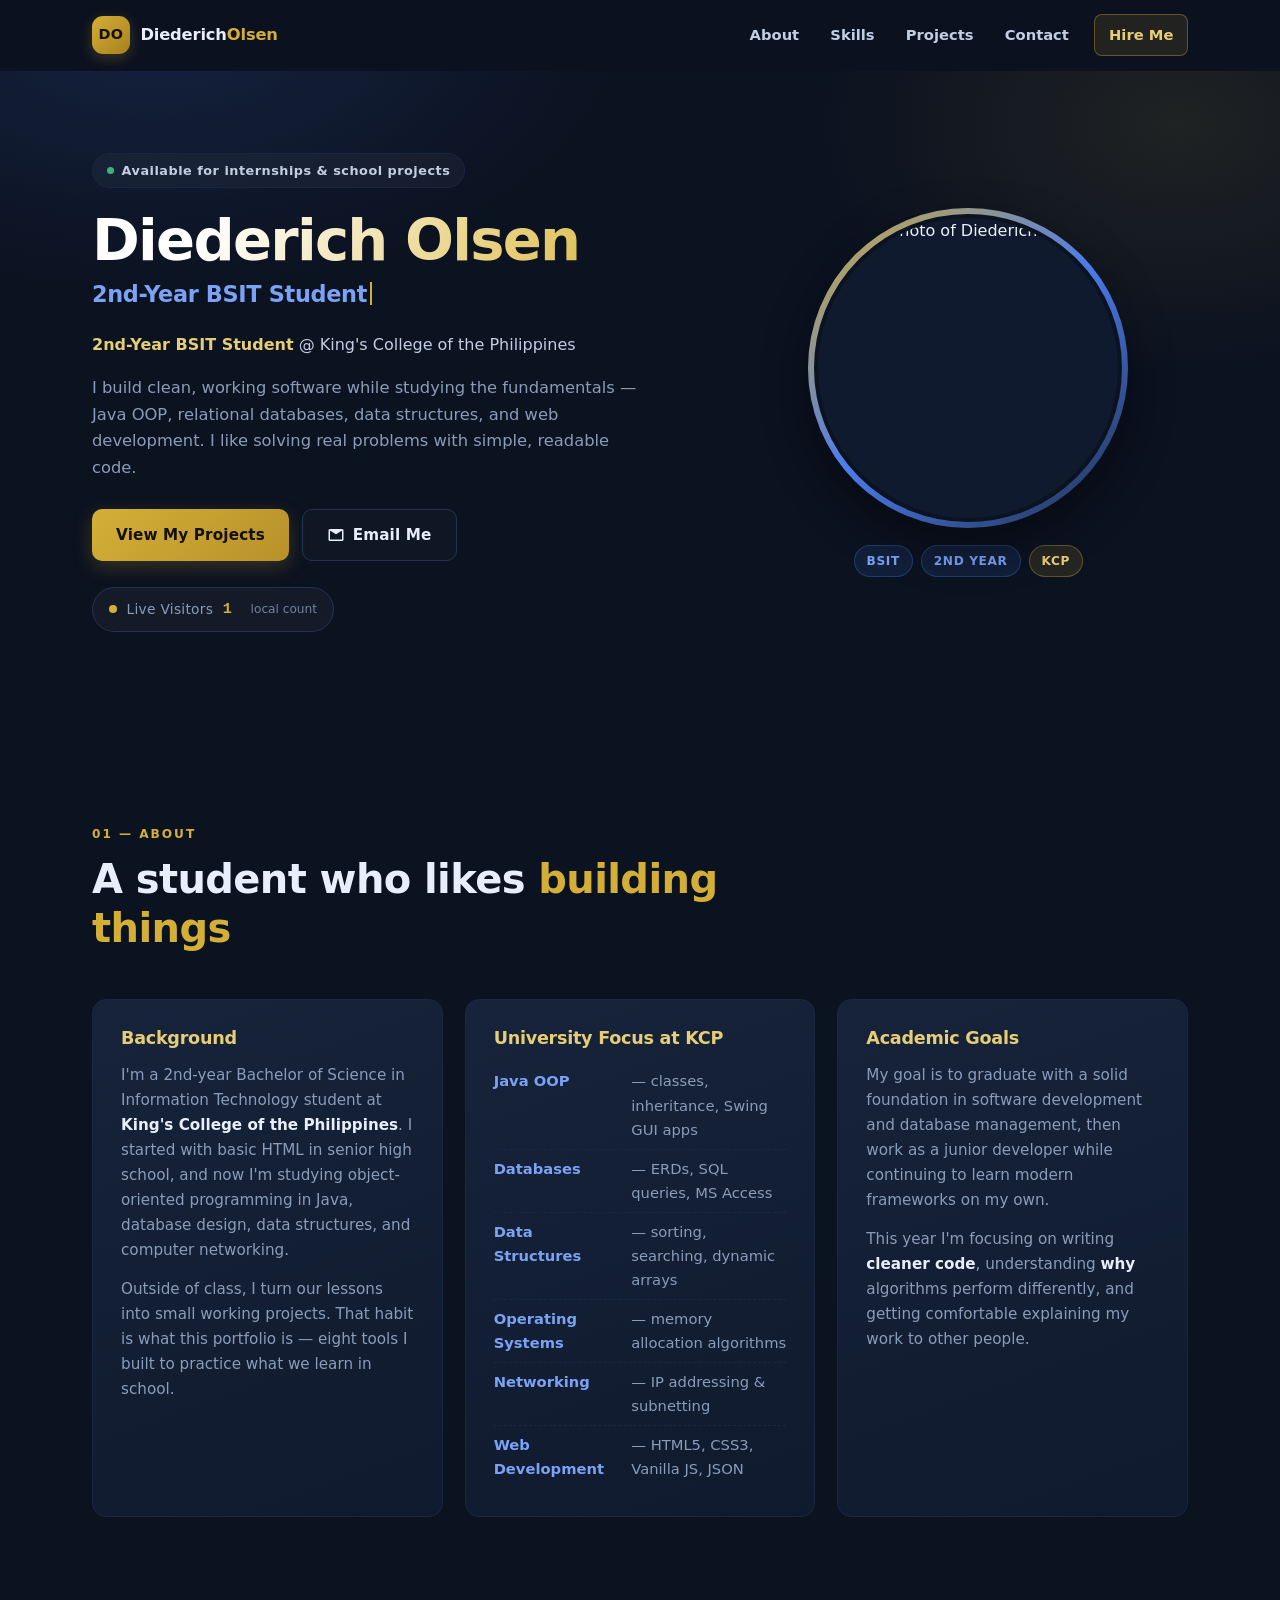
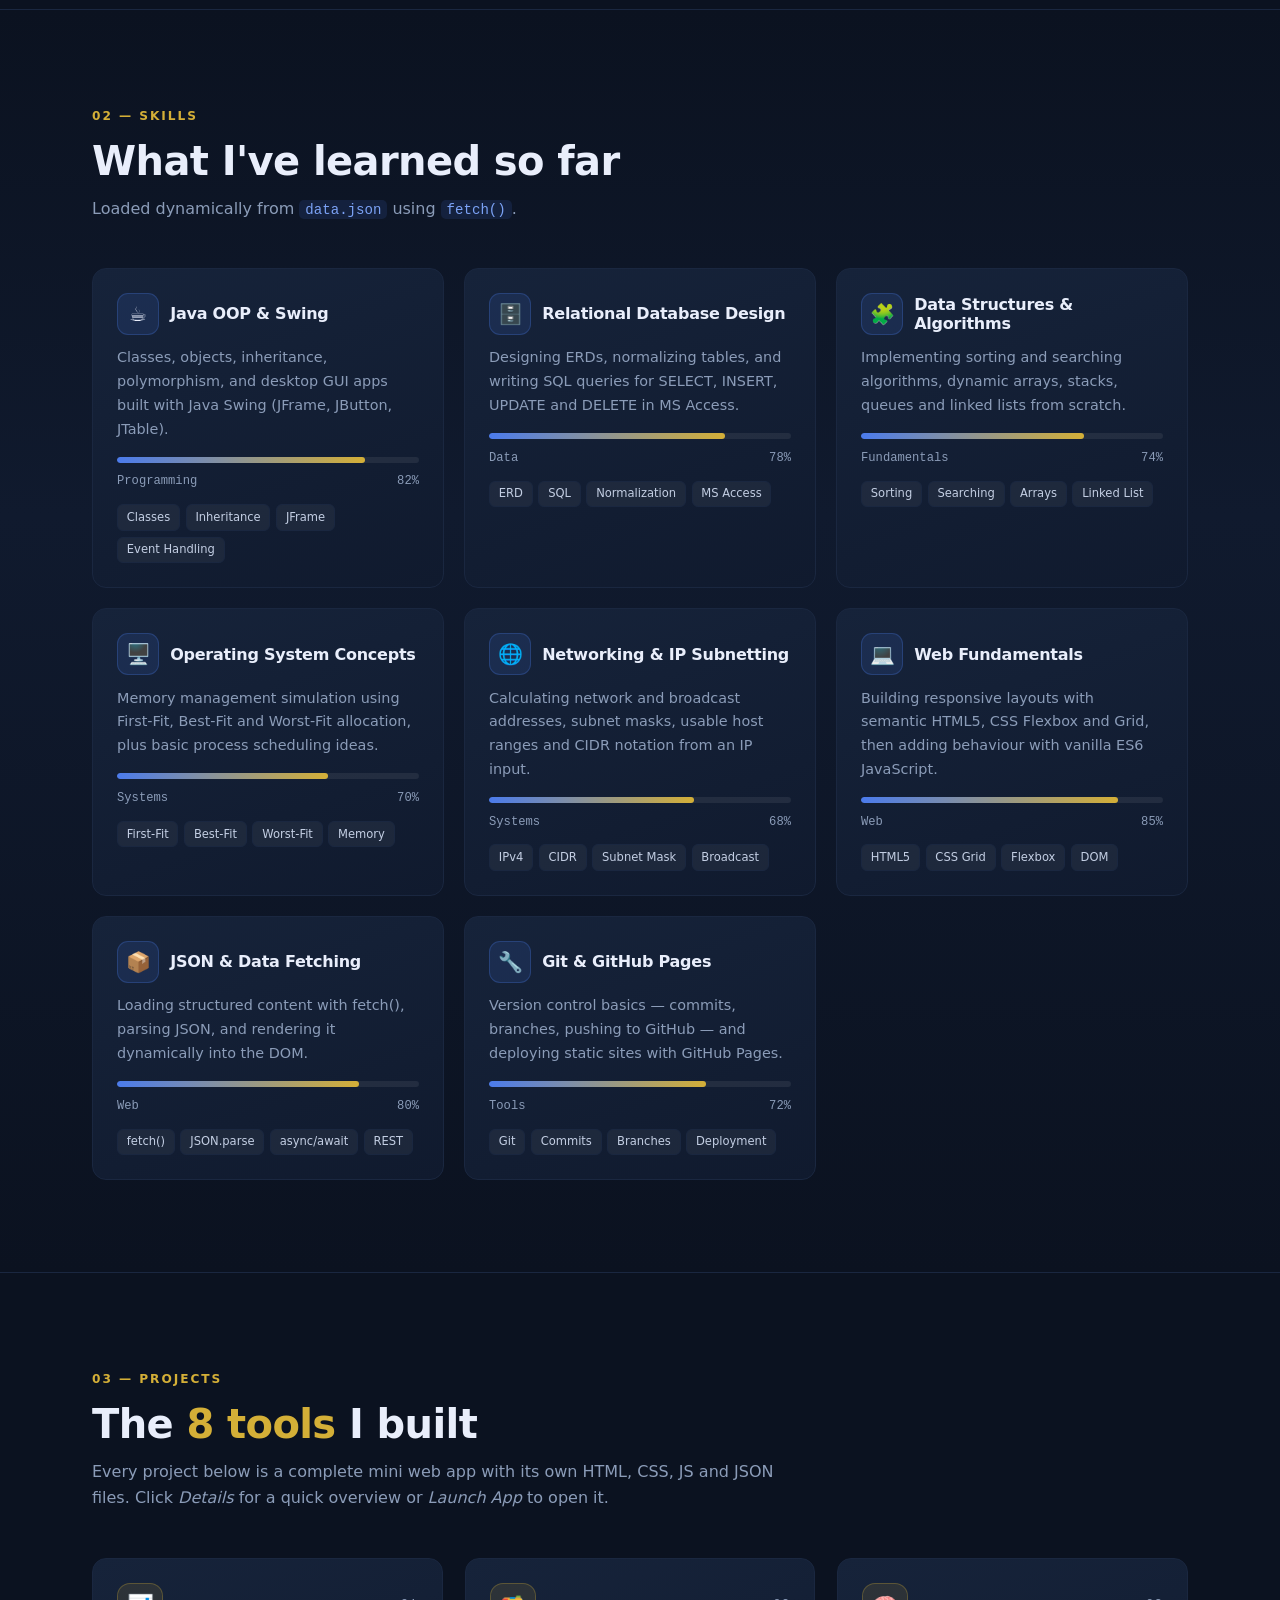
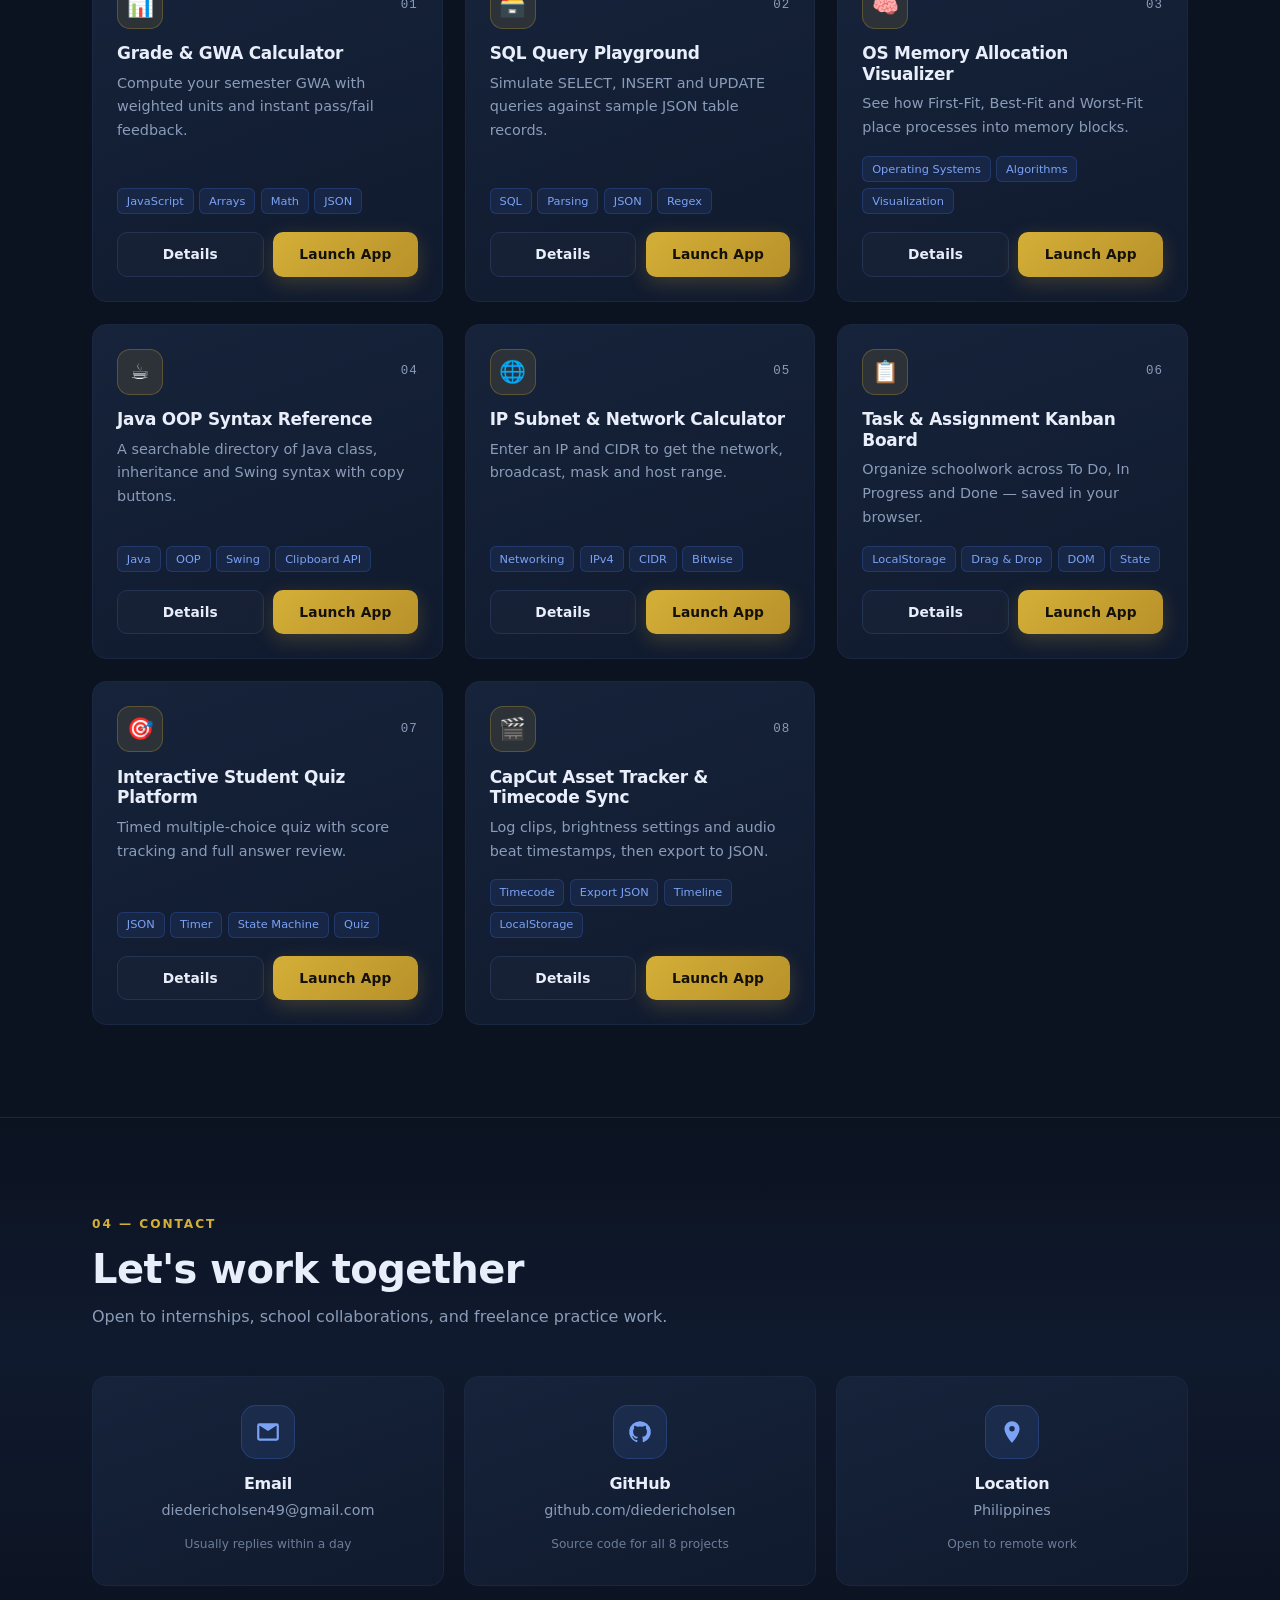
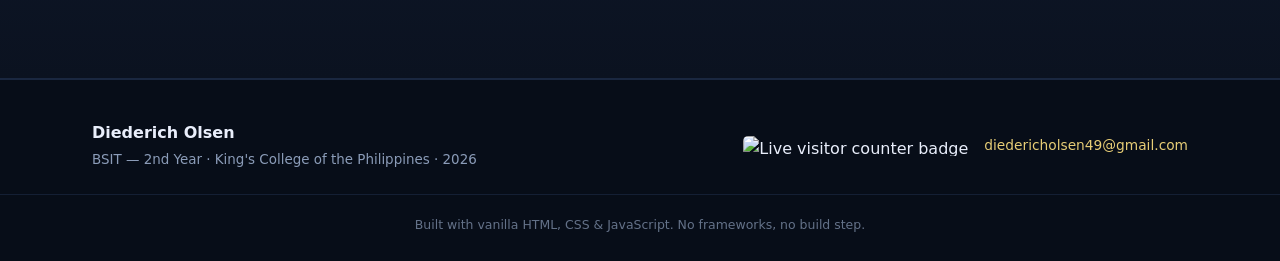
==== index.html @ 0fb73c5b "Add files via upload" ====
<!DOCTYPE html>
<html lang="en">
<head>
  <meta charset="UTF-8">
  <meta name="viewport" content="width=device-width, initial-scale=1.0">
  <title>Diederich Olsen | 2nd-Year BSIT Student — King's College of the Philippines</title>
  <meta name="description" content="Portfolio of Diederich Olsen, a 2nd-Year BSIT student at King's College of the Philippines. Java OOP, databases, data structures, networking and web development projects.">
  <meta name="author" content="Diederich Olsen">
  <meta name="theme-color" content="#0b1220">
  <link rel="stylesheet" href="style.css">
  <link rel="icon" href="data:image/svg+xml,%3Csvg xmlns='http://www.w3.org/2000/svg' viewBox='0 0 32 32'%3E%3Crect width='32' height='32' rx='7' fill='%230b1220'/%3E%3Ctext x='16' y='22' font-family='Arial' font-size='14' font-weight='bold' fill='%23d4af37' text-anchor='middle'%3EDO%3C/text%3E%3C/svg%3E">
</head>
<body>

  <!-- ============ SKIP LINK (accessibility) ============ -->
  <a class="skip-link" href="#main">Skip to content</a>

  <!-- ============ HEADER / NAV ============ -->
  <header class="site-header" id="top">
    <nav class="nav container" aria-label="Main navigation">
      <a class="brand" href="#top">
        <span class="brand-mark">DO</span>
        <span class="brand-text">Diederich<span class="brand-accent">Olsen</span></span>
      </a>

      <button class="nav-toggle" id="navToggle" aria-label="Toggle navigation" aria-expanded="false" aria-controls="navLinks">
        <span></span><span></span><span></span>
      </button>

      <ul class="nav-links" id="navLinks">
        <li><a href="#about">About</a></li>
        <li><a href="#skills">Skills</a></li>
        <li><a href="#projects">Projects</a></li>
        <li><a href="#contact">Contact</a></li>
        <li><a class="nav-cta" href="mailto:diedericholsen49@gmail.com">Hire Me</a></li>
      </ul>
    </nav>
  </header>

  <main id="main">

    <!-- ============ HERO ============ -->
    <section class="hero" id="home">
      <div class="hero-glow" aria-hidden="true"></div>

      <div class="container hero-grid">

        <div class="hero-text reveal">
          <p class="hero-eyebrow">
            <span class="dot"></span> Available for internships &amp; school projects
          </p>

          <h1 class="hero-name" id="heroName">Diederich Olsen</h1>

          <h2 class="hero-role">
            <span id="typewriter" class="typewriter"></span><span class="caret" aria-hidden="true"></span>
          </h2>

          <p class="hero-school">
            <strong>2nd-Year BSIT Student</strong> @ King's College of the Philippines
          </p>

          <p class="hero-bio" id="heroBio">
            I build clean, working software while studying the fundamentals —
            Java OOP, relational databases, data structures, and web development.
            I like solving real problems with simple, readable code.
          </p>

          <div class="hero-actions">
            <a class="btn btn-primary" href="#projects">View My Projects</a>
            <a class="btn btn-outline" id="heroEmail" href="mailto:diedericholsen49@gmail.com">
              <svg viewBox="0 0 24 24" width="18" height="18" aria-hidden="true"><path fill="currentColor" d="M4 4h16a2 2 0 0 1 2 2v12a2 2 0 0 1-2 2H4a2 2 0 0 1-2-2V6a2 2 0 0 1 2-2Zm8 7L4.4 6.2 4 6.5V18h16V6.5l-.4-.3L12 11Z"/></svg>
              Email Me
            </a>
          </div>

          <!-- ===== LIVE VISITOR COUNTER (JS + API) ===== -->
          <div class="visitor-badge" id="visitorBadge" title="Live visitor counter">
            <span class="pulse" aria-hidden="true"></span>
            <span class="visitor-label">Live Visitors</span>
            <span class="visitor-count" id="visitorCount">—</span>
            <span class="visitor-note" id="counterNote">connecting…</span>
          </div>
        </div>

        <!-- ===== 320 x 320 PROFILE FRAME ===== -->
        <div class="hero-photo reveal">
          <div class="profile-frame" aria-label="Profile picture frame, 320 by 320 pixels">
            <img
              src="assets/profile-placeholder.svg"
              alt="Profile photo of Diederich Olsen"
              width="320"
              height="320"
              id="profileImg">
          </div>
          <div class="photo-caption">
            <span class="chip">BSIT</span>
            <span class="chip">2nd Year</span>
            <span class="chip gold">KCP</span>
          </div>
        </div>

      </div>
    </section>

    <!-- ============ ABOUT ============ -->
    <section class="section" id="about">
      <div class="container">
        <header class="section-head reveal">
          <span class="section-tag">01 — About</span>
          <h2 class="section-title">A student who likes <span class="accent">building things</span></h2>
        </header>

        <div class="about-grid">
          <div class="about-card reveal">
            <h3>Background</h3>
            <p>
              I'm a 2nd-year Bachelor of Science in Information Technology student at
              <strong>King's College of the Philippines</strong>. I started with basic HTML in
              senior high school, and now I'm studying object-oriented programming in Java,
              database design, data structures, and computer networking.
            </p>
            <p>
              Outside of class, I turn our lessons into small working projects. That habit is
              what this portfolio is — eight tools I built to practice what we learn in school.
            </p>
          </div>

          <div class="about-card reveal">
            <h3>University Focus at KCP</h3>
            <ul class="focus-list">
              <li><span>Java OOP</span> — classes, inheritance, Swing GUI apps</li>
              <li><span>Databases</span> — ERDs, SQL queries, MS Access</li>
              <li><span>Data Structures</span> — sorting, searching, dynamic arrays</li>
              <li><span>Operating Systems</span> — memory allocation algorithms</li>
              <li><span>Networking</span> — IP addressing &amp; subnetting</li>
              <li><span>Web Development</span> — HTML5, CSS3, Vanilla JS, JSON</li>
            </ul>
          </div>

          <div class="about-card reveal">
            <h3>Academic Goals</h3>
            <p>
              My goal is to graduate with a solid foundation in software development and
              database management, then work as a junior developer while continuing to learn
              modern frameworks on my own.
            </p>
            <p>
              This year I'm focusing on writing <strong>cleaner code</strong>, understanding
              <strong>why</strong> algorithms perform differently, and getting comfortable
              explaining my work to other people.
            </p>
          </div>
        </div>
      </div>
    </section>

    <!-- ============ SKILLS ============ -->
    <section class="section section-alt" id="skills">
      <div class="container">
        <header class="section-head reveal">
          <span class="section-tag">02 — Skills</span>
          <h2 class="section-title">What I've learned so far</h2>
          <p class="section-sub">Loaded dynamically from <code>data.json</code> using <code>fetch()</code>.</p>
        </header>

        <!-- Skills are injected here by script.js -->
        <div class="skills-grid" id="skillsGrid" aria-live="polite">
          <div class="skeleton-card"></div>
          <div class="skeleton-card"></div>
          <div class="skeleton-card"></div>
          <div class="skeleton-card"></div>
          <div class="skeleton-card"></div>
          <div class="skeleton-card"></div>
        </div>
      </div>
    </section>

    <!-- ============ PROJECTS ============ -->
    <section class="section" id="projects">
      <div class="container">
        <header class="section-head reveal">
          <span class="section-tag">03 — Projects</span>
          <h2 class="section-title">The <span class="accent">8 tools</span> I built</h2>
          <p class="section-sub">
            Every project below is a complete mini web app with its own HTML, CSS, JS and JSON files.
            Click <em>Details</em> for a quick overview or <em>Launch App</em> to open it.
          </p>
        </header>

        <!-- Project cards injected here by script.js -->
        <div class="projects-grid" id="projectsGrid" aria-live="polite">
          <div class="skeleton-card tall"></div>
          <div class="skeleton-card tall"></div>
          <div class="skeleton-card tall"></div>
          <div class="skeleton-card tall"></div>
        </div>
      </div>
    </section>

    <!-- ============ CONTACT ============ -->
    <section class="section section-alt" id="contact">
      <div class="container">
        <header class="section-head reveal">
          <span class="section-tag">04 — Contact</span>
          <h2 class="section-title">Let's work together</h2>
          <p class="section-sub">Open to internships, school collaborations, and freelance practice work.</p>
        </header>

        <div class="contact-grid">
          <a class="contact-card reveal" href="mailto:diedericholsen49@gmail.com">
            <div class="contact-icon">
              <svg viewBox="0 0 24 24" width="26" height="26" aria-hidden="true"><path fill="currentColor" d="M4 4h16a2 2 0 0 1 2 2v12a2 2 0 0 1-2 2H4a2 2 0 0 1-2-2V6a2 2 0 0 1 2-2Zm8 7L4.4 6.2 4 6.5V18h16V6.5l-.4-.3L12 11Z"/></svg>
            </div>
            <h3>Email</h3>
            <p id="contactEmail">diedericholsen49@gmail.com</p>
            <span class="contact-hint">Usually replies within a day</span>
          </a>

          <a class="contact-card reveal" id="contactGithub" href="https://github.com/" target="_blank" rel="noopener noreferrer">
            <div class="contact-icon">
              <svg viewBox="0 0 24 24" width="26" height="26" aria-hidden="true"><path fill="currentColor" d="M12 2a10 10 0 0 0-3.16 19.49c.5.09.68-.22.68-.48v-1.7c-2.78.6-3.37-1.34-3.37-1.34-.45-1.16-1.11-1.47-1.11-1.47-.91-.62.07-.61.07-.61 1 .07 1.53 1.03 1.53 1.03.9 1.53 2.36 1.09 2.94.83.09-.65.35-1.09.63-1.34-2.22-.25-4.56-1.11-4.56-4.94 0-1.09.39-1.98 1.03-2.68-.1-.25-.45-1.27.1-2.65 0 0 .84-.27 2.75 1.02a9.4 9.4 0 0 1 5 0c1.91-1.29 2.75-1.02 2.75-1.02.55 1.38.2 2.4.1 2.65.64.7 1.03 1.59 1.03 2.68 0 3.84-2.34 4.69-4.57 4.94.36.31.68.92.68 1.85v2.74c0 .27.18.58.69.48A10 10 0 0 0 12 2Z"/></svg>
            </div>
            <h3>GitHub</h3>
            <p id="contactGithubText">github.com/diedericholsen</p>
            <span class="contact-hint">Source code for all 8 projects</span>
          </a>

          <div class="contact-card reveal">
            <div class="contact-icon">
              <svg viewBox="0 0 24 24" width="26" height="26" aria-hidden="true"><path fill="currentColor" d="M12 2a7 7 0 0 0-7 7c0 5.25 7 13 7 13s7-7.75 7-13a7 7 0 0 0-7-7Zm0 9.5A2.5 2.5 0 1 1 12 6.5a2.5 2.5 0 0 1 0 5Z"/></svg>
            </div>
            <h3>Location</h3>
            <p id="contactLocation">Philippines</p>
            <span class="contact-hint">Open to remote work</span>
          </div>
        </div>
      </div>
    </section>

  </main>

  <!-- ============ FOOTER ============ -->
  <footer class="site-footer">
    <div class="container footer-inner">
      <div class="footer-left">
        <p class="footer-brand">Diederich Olsen</p>
        <p class="footer-note">
          BSIT — 2nd Year · King's College of the Philippines · <span id="year">2025</span>
        </p>
      </div>

      <div class="footer-right">
        <!-- ===== SECOND VISITOR COUNTER BADGE (image-based, always visible) ===== -->
        <a class="hits-badge"
           href="https://hitscounter.dev/"
           target="_blank" rel="noopener noreferrer"
           title="Live visitor counter">
          <img
            src="https://hitscounter.dev/api/hit?url=https%3A%2F%2Fdiedericholsen.github.io%2Fportfolio&label=Portfolio+Visits&color=%23d4af37&style=flat-square"
            alt="Live visitor counter badge"
            height="20"
            loading="lazy">
        </a>
        <a class="footer-link" href="mailto:diedericholsen49@gmail.com">diedericholsen49@gmail.com</a>
      </div>
    </div>
    <p class="footer-copy">Built with vanilla HTML, CSS &amp; JavaScript. No frameworks, no build step.</p>
  </footer>

  <!-- ============ PROJECT DETAILS MODAL ============ -->
  <div class="modal-overlay" id="modalOverlay" hidden>
    <div class="modal" role="dialog" aria-modal="true" aria-labelledby="modalTitle">
      <button class="modal-close" id="modalClose" aria-label="Close dialog">&times;</button>
      <span class="modal-badge" id="modalBadge">01</span>
      <h3 class="modal-title" id="modalTitle">Project title</h3>
      <p class="modal-desc" id="modalDesc">Description</p>
      <div class="modal-tags" id="modalTags"></div>
      <ul class="modal-features" id="modalFeatures"></ul>
      <div class="modal-actions">
        <a class="btn btn-primary" id="modalLaunch" href="#">Launch App</a>
        <button class="btn btn-outline" id="modalCancel" type="button">Close</button>
      </div>
    </div>
  </div>

  <script src="script.js"></script>
</body>
</html>
---- style.css ----
/* ============================================================
   Diederich Olsen — Portfolio
   style.css  (root)
   Palette: navy + slate blue + soft gold. No neon.
   ============================================================ */

/* ---------- 1. Design tokens ---------- */
:root {
  --navy-900: #070d18;
  --navy-800: #0b1220;
  --navy-700: #101a2e;
  --slate-600: #16233a;
  --slate-500: #1d2d49;
  --line: #243352;
  --line-soft: #1a2740;

  --text: #e9eefb;
  --text-soft: #c3cee3;
  --muted: #8b9cb8;

  --gold: #d4af37;
  --gold-soft: #e7cd76;
  --blue: #4b7bec;
  --blue-soft: #7ba2f5;

  --radius-sm: 8px;
  --radius: 14px;
  --radius-lg: 20px;

  --shadow-sm: 0 2px 10px rgba(0, 0, 0, .3);
  --shadow: 0 12px 30px rgba(0, 0, 0, .38);
  --shadow-lg: 0 24px 60px rgba(0, 0, 0, .5);

  --ease: cubic-bezier(.22, .61, .36, 1);
  --dur: .35s;

  --font: "Segoe UI", system-ui, -apple-system, Roboto, Helvetica, Arial, sans-serif;
  --mono: "JetBrains Mono", "Fira Code", Consolas, "Courier New", monospace;

  --maxw: 1140px;
}

/* ---------- 2. Reset ---------- */
*,
*::before,
*::after { box-sizing: border-box; }

html { scroll-behavior: smooth; -webkit-text-size-adjust: 100%; }

body {
  margin: 0;
  font-family: var(--font);
  font-size: 16px;
  line-height: 1.65;
  color: var(--text);
  background: var(--navy-800);
  overflow-x: hidden;
}

img { max-width: 100%; display: block; }
a { color: inherit; text-decoration: none; }
ul { list-style: none; margin: 0; padding: 0; }
h1, h2, h3, h4 { margin: 0; line-height: 1.22; font-weight: 700; letter-spacing: -.015em; }
p { margin: 0 0 1rem; }
button { font: inherit; cursor: pointer; border: 0; background: none; color: inherit; }

code {
  font-family: var(--mono);
  font-size: .88em;
  background: rgba(75, 123, 236, .12);
  color: var(--blue-soft);
  padding: .12em .42em;
  border-radius: 5px;
}

::selection { background: rgba(212, 175, 55, .3); }

/* Focus ring for keyboard users */
:focus-visible {
  outline: 2px solid var(--gold);
  outline-offset: 3px;
  border-radius: 4px;
}

.skip-link {
  position: absolute;
  left: -9999px;
  top: 0;
  z-index: 999;
  background: var(--gold);
  color: var(--navy-900);
  padding: .7rem 1.1rem;
  font-weight: 700;
  border-radius: 0 0 8px 0;
}
.skip-link:focus { left: 0; }

/* ---------- 3. Layout helpers ---------- */
.container {
  width: 100%;
  max-width: var(--maxw);
  margin-inline: auto;
  padding-inline: 22px;
}

.section { padding: 92px 0; position: relative; }

.section-alt {
  background: linear-gradient(180deg, var(--navy-800), var(--navy-700) 40%, var(--navy-800));
  border-top: 1px solid var(--line-soft);
  border-bottom: 1px solid var(--line-soft);
}

.section-head { margin-bottom: 46px; max-width: 720px; }

.section-tag {
  display: inline-block;
  font-size: .76rem;
  font-weight: 700;
  letter-spacing: .16em;
  text-transform: uppercase;
  color: var(--gold);
  margin-bottom: .7rem;
}

.section-title {
  font-size: clamp(1.7rem, 4vw, 2.5rem);
  margin-bottom: .6rem;
}

.section-sub { color: var(--muted); margin: 0; font-size: 1rem; }

.accent { color: var(--gold); }

/* ---------- 4. Buttons ---------- */
.btn {
  display: inline-flex;
  align-items: center;
  justify-content: center;
  gap: .5rem;
  padding: .78rem 1.5rem;
  border-radius: 10px;
  font-weight: 650;
  font-size: .95rem;
  letter-spacing: .01em;
  transition: transform var(--dur) var(--ease),
              box-shadow var(--dur) var(--ease),
              background var(--dur) var(--ease),
              border-color var(--dur) var(--ease);
  white-space: nowrap;
}

.btn-primary {
  background: linear-gradient(135deg, var(--gold), #b8912a);
  color: #14100a;
  box-shadow: 0 6px 20px rgba(212, 175, 55, .22);
}
.btn-primary:hover {
  transform: translateY(-3px);
  box-shadow: 0 12px 30px rgba(212, 175, 55, .38);
}

.btn-outline {
  border: 1px solid var(--line);
  background: rgba(255, 255, 255, .02);
  color: var(--text);
}
.btn-outline:hover {
  transform: translateY(-3px);
  border-color: var(--blue);
  background: rgba(75, 123, 236, .1);
  box-shadow: 0 10px 26px rgba(75, 123, 236, .2);
}

/* ---------- 5. Header / Nav ---------- */
.site-header {
  position: sticky;
  top: 0;
  z-index: 100;
  background: rgba(11, 18, 32, .82);
  backdrop-filter: blur(14px);
  -webkit-backdrop-filter: blur(14px);
  border-bottom: 1px solid transparent;
  transition: border-color .3s ease, box-shadow .3s ease, background .3s ease;
}
.site-header.scrolled {
  border-bottom-color: var(--line-soft);
  box-shadow: 0 8px 26px rgba(0, 0, 0, .4);
}

.nav {
  display: flex;
  align-items: center;
  justify-content: space-between;
  height: 70px;
}

.brand { display: flex; align-items: center; gap: .65rem; }

.brand-mark {
  display: grid;
  place-items: center;
  width: 38px;
  height: 38px;
  border-radius: 11px;
  background: linear-gradient(135deg, var(--gold), #a8801f);
  color: #14100a;
  font-weight: 800;
  font-size: .9rem;
  letter-spacing: .02em;
  box-shadow: 0 4px 14px rgba(212, 175, 55, .25);
  transition: transform var(--dur) var(--ease);
}
.brand:hover .brand-mark { transform: rotate(-8deg) scale(1.06); }

.brand-text { font-weight: 700; letter-spacing: -.01em; font-size: 1.02rem; }
.brand-accent { color: var(--gold); }

.nav-links { display: flex; align-items: center; gap: 4px; }

.nav-links a {
  position: relative;
  display: block;
  padding: .5rem .85rem;
  font-size: .92rem;
  font-weight: 550;
  color: var(--text-soft);
  border-radius: 8px;
  transition: color var(--dur) var(--ease), background var(--dur) var(--ease);
}
.nav-links a:not(.nav-cta)::after {
  content: "";
  position: absolute;
  left: 50%;
  bottom: 3px;
  width: 0;
  height: 2px;
  background: var(--gold);
  border-radius: 2px;
  transform: translateX(-50%);
  transition: width var(--dur) var(--ease);
}
.nav-links a:not(.nav-cta):hover { color: var(--text); }
.nav-links a:not(.nav-cta):hover::after { width: 46%; }

.nav-cta {
  margin-left: .5rem;
  background: rgba(212, 175, 55, .12);
  border: 1px solid rgba(212, 175, 55, .35);
  color: var(--gold-soft) !important;
}
.nav-cta:hover { background: rgba(212, 175, 55, .22); }

.nav-toggle {
  display: none;
  flex-direction: column;
  gap: 5px;
  padding: 9px;
  border-radius: 8px;
}
.nav-toggle span {
  display: block;
  width: 22px;
  height: 2px;
  background: var(--text);
  border-radius: 2px;
  transition: transform var(--dur) var(--ease), opacity var(--dur) var(--ease);
}
.nav-toggle[aria-expanded="true"] span:nth-child(1) { transform: translateY(7px) rotate(45deg); }
.nav-toggle[aria-expanded="true"] span:nth-child(2) { opacity: 0; }
.nav-toggle[aria-expanded="true"] span:nth-child(3) { transform: translateY(-7px) rotate(-45deg); }

/* ---------- 6. Hero ---------- */
.hero {
  position: relative;
  padding: 82px 0 96px;
  overflow: hidden;
}

.hero-glow {
  position: absolute;
  inset: 0;
  pointer-events: none;
  background:
    radial-gradient(760px 440px at 12% -8%, rgba(75, 123, 236, .16), transparent 62%),
    radial-gradient(620px 420px at 92% 8%, rgba(212, 175, 55, .1), transparent 60%);
}

.hero-grid {
  position: relative;
  display: grid;
  grid-template-columns: 1.15fr .85fr;
  gap: 62px;
  align-items: center;
}

.hero-eyebrow {
  display: inline-flex;
  align-items: center;
  gap: .5rem;
  font-size: .8rem;
  font-weight: 600;
  letter-spacing: .04em;
  color: var(--text-soft);
  background: rgba(255, 255, 255, .035);
  border: 1px solid var(--line-soft);
  padding: .38rem .85rem;
  border-radius: 999px;
  margin-bottom: 1.1rem;
}
.dot {
  width: 7px; height: 7px; border-radius: 50%;
  background: #3fb27f;
  box-shadow: 0 0 0 0 rgba(63, 178, 127, .55);
  animation: pulseDot 2.2s infinite;
}
@keyframes pulseDot {
  0%   { box-shadow: 0 0 0 0 rgba(63, 178, 127, .5); }
  70%  { box-shadow: 0 0 0 9px rgba(63, 178, 127, 0); }
  100% { box-shadow: 0 0 0 0 rgba(63, 178, 127, 0); }
}

.hero-name {
  font-size: clamp(2.2rem, 6vw, 3.6rem);
  letter-spacing: -.03em;
  background: linear-gradient(120deg, #ffffff 20%, var(--gold-soft) 70%, var(--gold));
  -webkit-background-clip: text;
  background-clip: text;
  color: transparent;
  margin-bottom: .3rem;
}

.hero-role {
  font-size: clamp(1.05rem, 2.6vw, 1.4rem);
  font-weight: 600;
  color: var(--blue-soft);
  min-height: 1.9em;
  margin-bottom: .55rem;
}

.typewriter { color: var(--blue-soft); }
.caret {
  display: inline-block;
  width: 2px;
  height: 1.05em;
  background: var(--gold);
  margin-left: 3px;
  vertical-align: -.14em;
  animation: blink 1s step-end infinite;
}
@keyframes blink { 50% { opacity: 0; } }

.hero-school {
  font-size: 1rem;
  color: var(--text-soft);
  margin-bottom: 1rem;
}
.hero-school strong { color: var(--gold-soft); }

.hero-bio {
  max-width: 54ch;
  color: var(--muted);
  font-size: 1.02rem;
}

.hero-actions {
  display: flex;
  flex-wrap: wrap;
  gap: .8rem;
  margin: 1.7rem 0 1.6rem;
}

/* Visitor badge */
.visitor-badge {
  display: inline-flex;
  align-items: center;
  gap: .6rem;
  padding: .55rem 1rem;
  border-radius: 999px;
  background: rgba(255, 255, 255, .035);
  border: 1px solid var(--line);
  font-size: .86rem;
  transition: border-color var(--dur) var(--ease), box-shadow var(--dur) var(--ease);
}
.visitor-badge:hover {
  border-color: rgba(212, 175, 55, .5);
  box-shadow: 0 8px 22px rgba(212, 175, 55, .14);
}
.pulse {
  width: 8px; height: 8px; border-radius: 50%;
  background: var(--gold);
  animation: pulseGold 1.8s infinite;
}
@keyframes pulseGold {
  0%   { box-shadow: 0 0 0 0 rgba(212, 175, 55, .55); }
  70%  { box-shadow: 0 0 0 9px rgba(212, 175, 55, 0); }
  100% { box-shadow: 0 0 0 0 rgba(212, 175, 55, 0); }
}
.visitor-label { color: var(--muted); letter-spacing: .02em; }
.visitor-count {
  font-family: var(--mono);
  font-weight: 700;
  color: var(--gold);
  font-size: .95rem;
  min-width: 2ch;
}
.visitor-note { color: var(--muted); font-size: .76rem; opacity: .8; }

/* ---------- 7. Profile frame (EXACTLY 320x320) ---------- */
.hero-photo {
  display: flex;
  flex-direction: column;
  align-items: center;
  gap: 1.1rem;
}

.profile-frame {
  position: relative;
  width: 320px;
  height: 320px;
  border-radius: 50%;
  padding: 6px;
  background: linear-gradient(140deg, var(--gold), var(--blue), var(--slate-500));
  transition: transform .45s var(--ease), box-shadow .45s var(--ease);
  box-shadow: 0 18px 46px rgba(0, 0, 0, .45);
}

.profile-frame::before {
  content: "";
  position: absolute;
  inset: -12px;
  border-radius: 50%;
  border: 1px dashed rgba(212, 175, 55, .28);
  opacity: 0;
  transform: scale(.94);
  transition: opacity .45s var(--ease), transform .45s var(--ease);
}

.profile-frame img {
  width: 100%;
  height: 100%;
  border-radius: 50%;
  object-fit: cover;
  background: var(--navy-700);
  border: 4px solid var(--navy-800);
}

.profile-frame:hover {
  transform: translateY(-8px) scale(1.02);
  box-shadow:
    0 0 0 5px rgba(212, 175, 55, .28),
    0 0 0 13px rgba(75, 123, 236, .16),
    0 26px 60px rgba(0, 0, 0, .55);
}
.profile-frame:hover::before { opacity: 1; transform: scale(1); }

.photo-caption { display: flex; gap: .5rem; flex-wrap: wrap; justify-content: center; }

.chip {
  font-size: .76rem;
  font-weight: 650;
  letter-spacing: .05em;
  text-transform: uppercase;
  padding: .3rem .75rem;
  border-radius: 999px;
  background: rgba(75, 123, 236, .13);
  border: 1px solid rgba(75, 123, 236, .3);
  color: var(--blue-soft);
}
.chip.gold {
  background: rgba(212, 175, 55, .13);
  border-color: rgba(212, 175, 55, .34);
  color: var(--gold-soft);
}

/* ---------- 8. About ---------- */
.about-grid {
  display: grid;
  grid-template-columns: repeat(auto-fit, minmax(290px, 1fr));
  gap: 22px;
}

.about-card {
  background: linear-gradient(160deg, var(--slate-600), var(--navy-700));
  border: 1px solid var(--line-soft);
  border-radius: var(--radius);
  padding: 28px;
  transition: transform var(--dur) var(--ease),
              border-color var(--dur) var(--ease),
              box-shadow var(--dur) var(--ease);
}
.about-card:hover {
  transform: translateY(-6px);
  border-color: rgba(212, 175, 55, .38);
  box-shadow: var(--shadow);
}
.about-card h3 {
  font-size: 1.1rem;
  margin-bottom: .85rem;
  color: var(--gold-soft);
}
.about-card p { color: var(--muted); font-size: .95rem; margin-bottom: .85rem; }
.about-card p:last-child { margin-bottom: 0; }
.about-card strong { color: var(--text); }

.focus-list li {
  display: flex;
  gap: .6rem;
  font-size: .92rem;
  color: var(--muted);
  padding: .42rem 0;
  border-bottom: 1px dashed var(--line-soft);
}
.focus-list li:last-child { border-bottom: 0; }
.focus-list span {
  color: var(--blue-soft);
  font-weight: 650;
  min-width: 128px;
}

/* ---------- 9. Skills ---------- */
.skills-grid {
  display: grid;
  grid-template-columns: repeat(auto-fit, minmax(268px, 1fr));
  gap: 20px;
}

.skill-card {
  position: relative;
  background: linear-gradient(160deg, var(--slate-600), var(--navy-700));
  border: 1px solid var(--line-soft);
  border-radius: var(--radius);
  padding: 24px;
  overflow: hidden;
  transition: transform var(--dur) var(--ease),
              border-color var(--dur) var(--ease),
              box-shadow var(--dur) var(--ease);
}
.skill-card::after {
  content: "";
  position: absolute;
  inset: 0;
  background: radial-gradient(300px 140px at 100% 0%, rgba(212, 175, 55, .1), transparent 70%);
  opacity: 0;
  transition: opacity var(--dur) var(--ease);
  pointer-events: none;
}
.skill-card:hover {
  transform: translateY(-7px);
  border-color: rgba(75, 123, 236, .45);
  box-shadow: var(--shadow);
}
.skill-card:hover::after { opacity: 1; }

.skill-top {
  display: flex;
  align-items: center;
  gap: .7rem;
  margin-bottom: .7rem;
}
.skill-icon {
  display: grid;
  place-items: center;
  width: 42px;
  height: 42px;
  border-radius: 11px;
  font-size: 1.25rem;
  background: rgba(75, 123, 236, .13);
  border: 1px solid rgba(75, 123, 236, .26);
  flex-shrink: 0;
}
.skill-title { font-size: 1rem; }

.skill-desc {
  font-size: .9rem;
  color: var(--muted);
  margin-bottom: .95rem;
  min-height: 2.9em;
}

.skill-bar {
  height: 6px;
  border-radius: 99px;
  background: rgba(255, 255, 255, .07);
  overflow: hidden;
  margin-bottom: .55rem;
}
.skill-fill {
  display: block;
  height: 100%;
  width: 0;
  border-radius: 99px;
  background: linear-gradient(90deg, var(--blue), var(--gold));
  transition: width 1.1s var(--ease);
}

.skill-meta {
  display: flex;
  justify-content: space-between;
  font-size: .76rem;
  color: var(--muted);
  font-family: var(--mono);
  margin-bottom: .8rem;
}

.skill-tags { display: flex; flex-wrap: wrap; gap: .35rem; }
.skill-tags span {
  font-size: .72rem;
  padding: .18rem .55rem;
  border-radius: 6px;
  background: rgba(255, 255, 255, .05);
  border: 1px solid var(--line-soft);
  color: var(--text-soft);
}

/* ---------- 10. Projects ---------- */
.projects-grid {
  display: grid;
  grid-template-columns: repeat(auto-fit, minmax(300px, 1fr));
  gap: 22px;
}

.project-card {
  position: relative;
  display: flex;
  flex-direction: column;
  background: linear-gradient(160deg, var(--slate-600), var(--navy-700));
  border: 1px solid var(--line-soft);
  border-radius: var(--radius);
  padding: 24px;
  overflow: hidden;
  transition: transform var(--dur) var(--ease),
              border-color var(--dur) var(--ease),
              box-shadow var(--dur) var(--ease);
}
.project-card::before {
  content: "";
  position: absolute;
  top: 0; left: 0; right: 0;
  height: 3px;
  background: linear-gradient(90deg, var(--gold), var(--blue));
  transform: scaleX(0);
  transform-origin: left;
  transition: transform .45s var(--ease);
}
.project-card:hover {
  transform: translateY(-8px);
  border-color: rgba(212, 175, 55, .4);
  box-shadow: var(--shadow-lg);
}
.project-card:hover::before { transform: scaleX(1); }

.project-head {
  display: flex;
  align-items: center;
  justify-content: space-between;
  margin-bottom: .9rem;
}
.project-icon {
  display: grid;
  place-items: center;
  width: 46px;
  height: 46px;
  border-radius: 13px;
  font-size: 1.35rem;
  background: rgba(212, 175, 55, .12);
  border: 1px solid rgba(212, 175, 55, .28);
}
.project-num {
  font-family: var(--mono);
  font-size: .78rem;
  color: var(--muted);
  letter-spacing: .08em;
}

.project-title { font-size: 1.06rem; margin-bottom: .5rem; }
.project-short {
  font-size: .9rem;
  color: var(--muted);
  flex-grow: 1;
  margin-bottom: 1rem;
}

.project-tags { display: flex; flex-wrap: wrap; gap: .35rem; margin-bottom: 1.1rem; }
.project-tags span {
  font-size: .71rem;
  padding: .18rem .55rem;
  border-radius: 6px;
  background: rgba(75, 123, 236, .1);
  border: 1px solid rgba(75, 123, 236, .22);
  color: var(--blue-soft);
}

.project-actions { display: flex; gap: .6rem; }
.project-actions .btn { flex: 1; padding: .62rem 1rem; font-size: .86rem; }

/* ---------- 11. Contact ---------- */
.contact-grid {
  display: grid;
  grid-template-columns: repeat(auto-fit, minmax(250px, 1fr));
  gap: 20px;
}

.contact-card {
  display: block;
  background: linear-gradient(160deg, var(--slate-600), var(--navy-700));
  border: 1px solid var(--line-soft);
  border-radius: var(--radius);
  padding: 28px 24px;
  text-align: center;
  transition: transform var(--dur) var(--ease),
              border-color var(--dur) var(--ease),
              box-shadow var(--dur) var(--ease);
}
.contact-card:hover {
  transform: translateY(-7px);
  border-color: rgba(212, 175, 55, .42);
  box-shadow: var(--shadow);
}

.contact-icon {
  display: grid;
  place-items: center;
  width: 54px;
  height: 54px;
  margin: 0 auto .9rem;
  border-radius: 15px;
  background: rgba(75, 123, 236, .12);
  border: 1px solid rgba(75, 123, 236, .26);
  color: var(--blue-soft);
  transition: transform var(--dur) var(--ease), background var(--dur) var(--ease);
}
.contact-card:hover .contact-icon {
  transform: scale(1.1) rotate(-5deg);
  background: rgba(212, 175, 55, .14);
  color: var(--gold);
}

.contact-card h3 { font-size: 1rem; margin-bottom: .35rem; }
.contact-card p {
  color: var(--muted);
  font-size: .9rem;
  word-break: break-word;
  margin-bottom: .5rem;
}
.contact-hint { font-size: .76rem; color: var(--muted); opacity: .75; }

/* ---------- 12. Footer ---------- */
.site-footer {
  background: var(--navy-900);
  border-top: 1px solid var(--line-soft);
  padding: 40px 0 26px;
}

.footer-inner {
  display: flex;
  flex-wrap: wrap;
  gap: 20px;
  align-items: center;
  justify-content: space-between;
  padding-bottom: 22px;
}

.footer-brand { font-weight: 700; margin: 0 0 .2rem; }
.footer-note { font-size: .84rem; color: var(--muted); margin: 0; }

.footer-right {
  display: flex;
  align-items: center;
  gap: 16px;
  flex-wrap: wrap;
}

.hits-badge img { border-radius: 5px; display: block; }

.footer-link {
  font-size: .86rem;
  color: var(--gold-soft);
  border-bottom: 1px solid transparent;
  transition: border-color var(--dur) var(--ease);
}
.footer-link:hover { border-bottom-color: var(--gold-soft); }

.footer-copy {
  text-align: center;
  font-size: .78rem;
  color: var(--muted);
  opacity: .7;
  margin: 0;
  padding-top: 20px;
  border-top: 1px solid var(--line-soft);
}

/* ---------- 13. Modal ---------- */
.modal-overlay {
  position: fixed;
  inset: 0;
  z-index: 200;
  display: grid;
  place-items: center;
  padding: 20px;
  background: rgba(4, 8, 16, .78);
  backdrop-filter: blur(6px);
  -webkit-backdrop-filter: blur(6px);
  opacity: 0;
  transition: opacity .28s var(--ease);
}
.modal-overlay.open { opacity: 1; }

.modal {
  position: relative;
  width: 100%;
  max-width: 560px;
  max-height: 86vh;
  overflow-y: auto;
  background: linear-gradient(160deg, var(--slate-600), var(--navy-700));
  border: 1px solid var(--line);
  border-radius: var(--radius-lg);
  padding: 34px 30px 30px;
  box-shadow: var(--shadow-lg);
  transform: scale(.9) translateY(14px);
  opacity: 0;
  transition: transform .32s var(--ease), opacity .32s var(--ease);
}
.modal-overlay.open .modal {
  transform: scale(1) translateY(0);
  opacity: 1;
}

.modal-close {
  position: absolute;
  top: 14px; right: 16px;
  width: 36px; height: 36px;
  display: grid;
  place-items: center;
  font-size: 1.5rem;
  line-height: 1;
  color: var(--muted);
  border-radius: 9px;
  transition: background var(--dur) var(--ease), color var(--dur) var(--ease);
}
.modal-close:hover { background: rgba(255, 255, 255, .07); color: var(--text); }

.modal-badge {
  display: inline-block;
  font-family: var(--mono);
  font-size: .76rem;
  letter-spacing: .1em;
  color: var(--gold);
  background: rgba(212, 175, 55, .12);
  border: 1px solid rgba(212, 175, 55, .3);
  padding: .2rem .6rem;
  border-radius: 6px;
  margin-bottom: .85rem;
}

.modal-title { font-size: 1.35rem; margin-bottom: .6rem; }
.modal-desc { color: var(--muted); font-size: .95rem; }

.modal-tags { display: flex; flex-wrap: wrap; gap: .4rem; margin: .3rem 0 1.1rem; }
.modal-tags span {
  font-size: .73rem;
  padding: .2rem .6rem;
  border-radius: 6px;
  background: rgba(75, 123, 236, .12);
  border: 1px solid rgba(75, 123, 236, .26);
  color: var(--blue-soft);
}

.modal-features { margin-bottom: 1.4rem; }
.modal-features li {
  position: relative;
  padding-left: 1.35rem;
  font-size: .9rem;
  color: var(--text-soft);
  margin-bottom: .45rem;
}
.modal-features li::before {
  content: "";
  position: absolute;
  left: 0; top: .55em;
  width: 6px; height: 6px;
  border-radius: 50%;
  background: var(--gold);
}

.modal-actions { display: flex; gap: .7rem; flex-wrap: wrap; }

/* ---------- 14. Reveal on scroll ---------- */
.reveal {
  opacity: 0;
  transform: translateY(26px);
  transition: opacity .7s var(--ease), transform .7s var(--ease);
}
.reveal.visible { opacity: 1; transform: translateY(0); }

/* ---------- 15. Skeleton loaders ---------- */
.skeleton-card {
  height: 170px;
  border-radius: var(--radius);
  background: linear-gradient(100deg, var(--slate-600) 30%, var(--slate-500) 50%, var(--slate-600) 70%);
  background-size: 220% 100%;
  border: 1px solid var(--line-soft);
  animation: shimmer 1.4s infinite linear;
}
.skeleton-card.tall { height: 250px; }
@keyframes shimmer {
  0%   { background-position: 200% 0; }
  100% { background-position: -200% 0; }
}

/* ---------- 16. Responsive ---------- */
@media (max-width: 960px) {
  .hero-grid { grid-template-columns: 1fr; gap: 48px; }
  .hero-photo { order: -1; }
  .hero-bio { max-width: 100%; }
  .section { padding: 72px 0; }
}

@media (max-width: 760px) {
  .nav-toggle { display: flex; }

  .nav-links {
    position: absolute;
    top: 70px;
    left: 0;
    right: 0;
    flex-direction: column;
    align-items: stretch;
    gap: 2px;
    padding: 12px 18px 20px;
    background: rgba(11, 18, 32, .98);
    backdrop-filter: blur(14px);
    border-bottom: 1px solid var(--line-soft);
    box-shadow: 0 16px 34px rgba(0, 0, 0, .5);
    transform: translateY(-14px);
    opacity: 0;
    pointer-events: none;
    transition: transform .3s var(--ease), opacity .3s var(--ease);
  }
  .nav-links.open {
    transform: translateY(0);
    opacity: 1;
    pointer-events: auto;
  }
  .nav-links a { padding: .72rem .9rem; }
  .nav-cta { margin-left: 0; text-align: center; }
  .nav-links a:not(.nav-cta)::after { display: none; }

  .footer-inner { flex-direction: column; text-align: center; }
  .footer-right { justify-content: center; }
}

@media (max-width: 400px) {
  .profile-frame { width: 260px; height: 260px; }
  .container { padding-inline: 16px; }
  .btn { padding: .7rem 1.1rem; font-size: .88rem; }
}

/* ---------- 17. Reduced motion ---------- */
@media (prefers-reduced-motion: reduce) {
  *, *::before, *::after {
    animation-duration: .001ms !important;
    animation-iteration-count: 1 !important;
    transition-duration: .001ms !important;
    scroll-behavior: auto !important;
  }
  .reveal { opacity: 1; transform: none; }
}
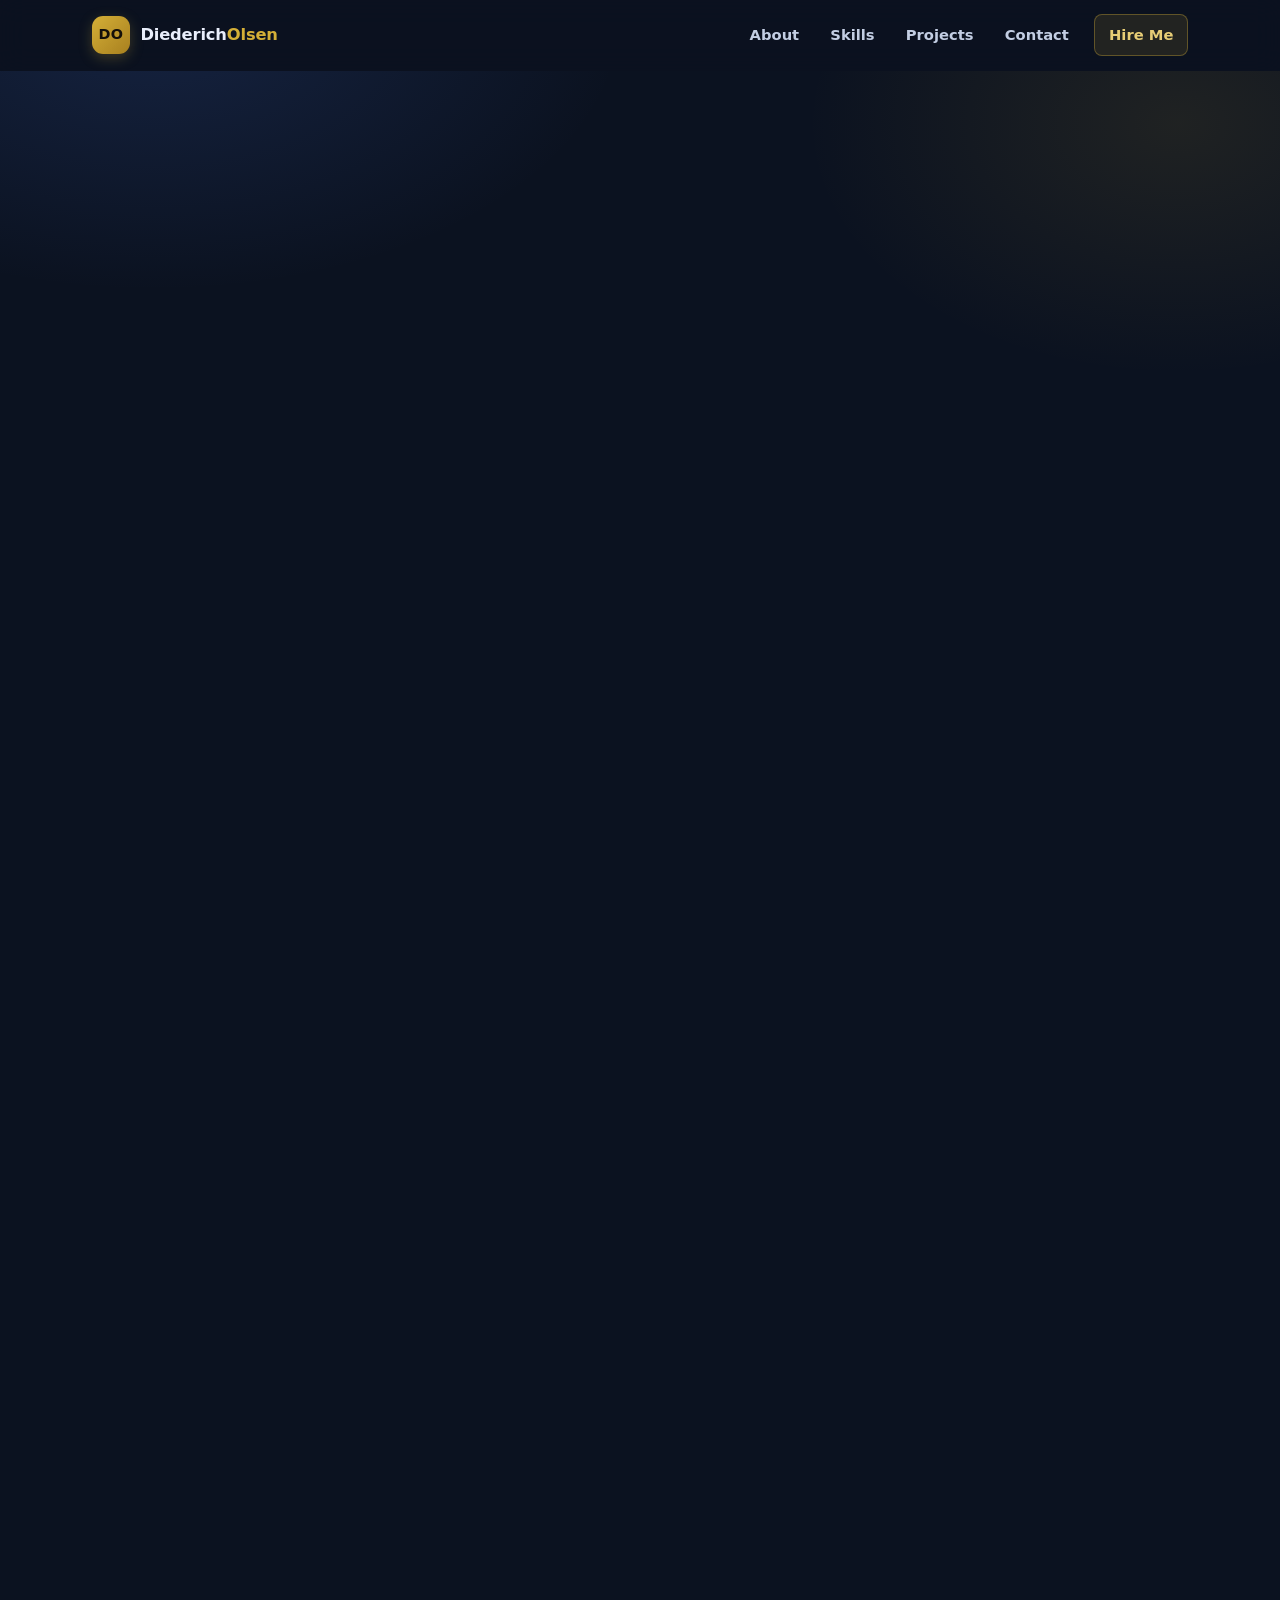
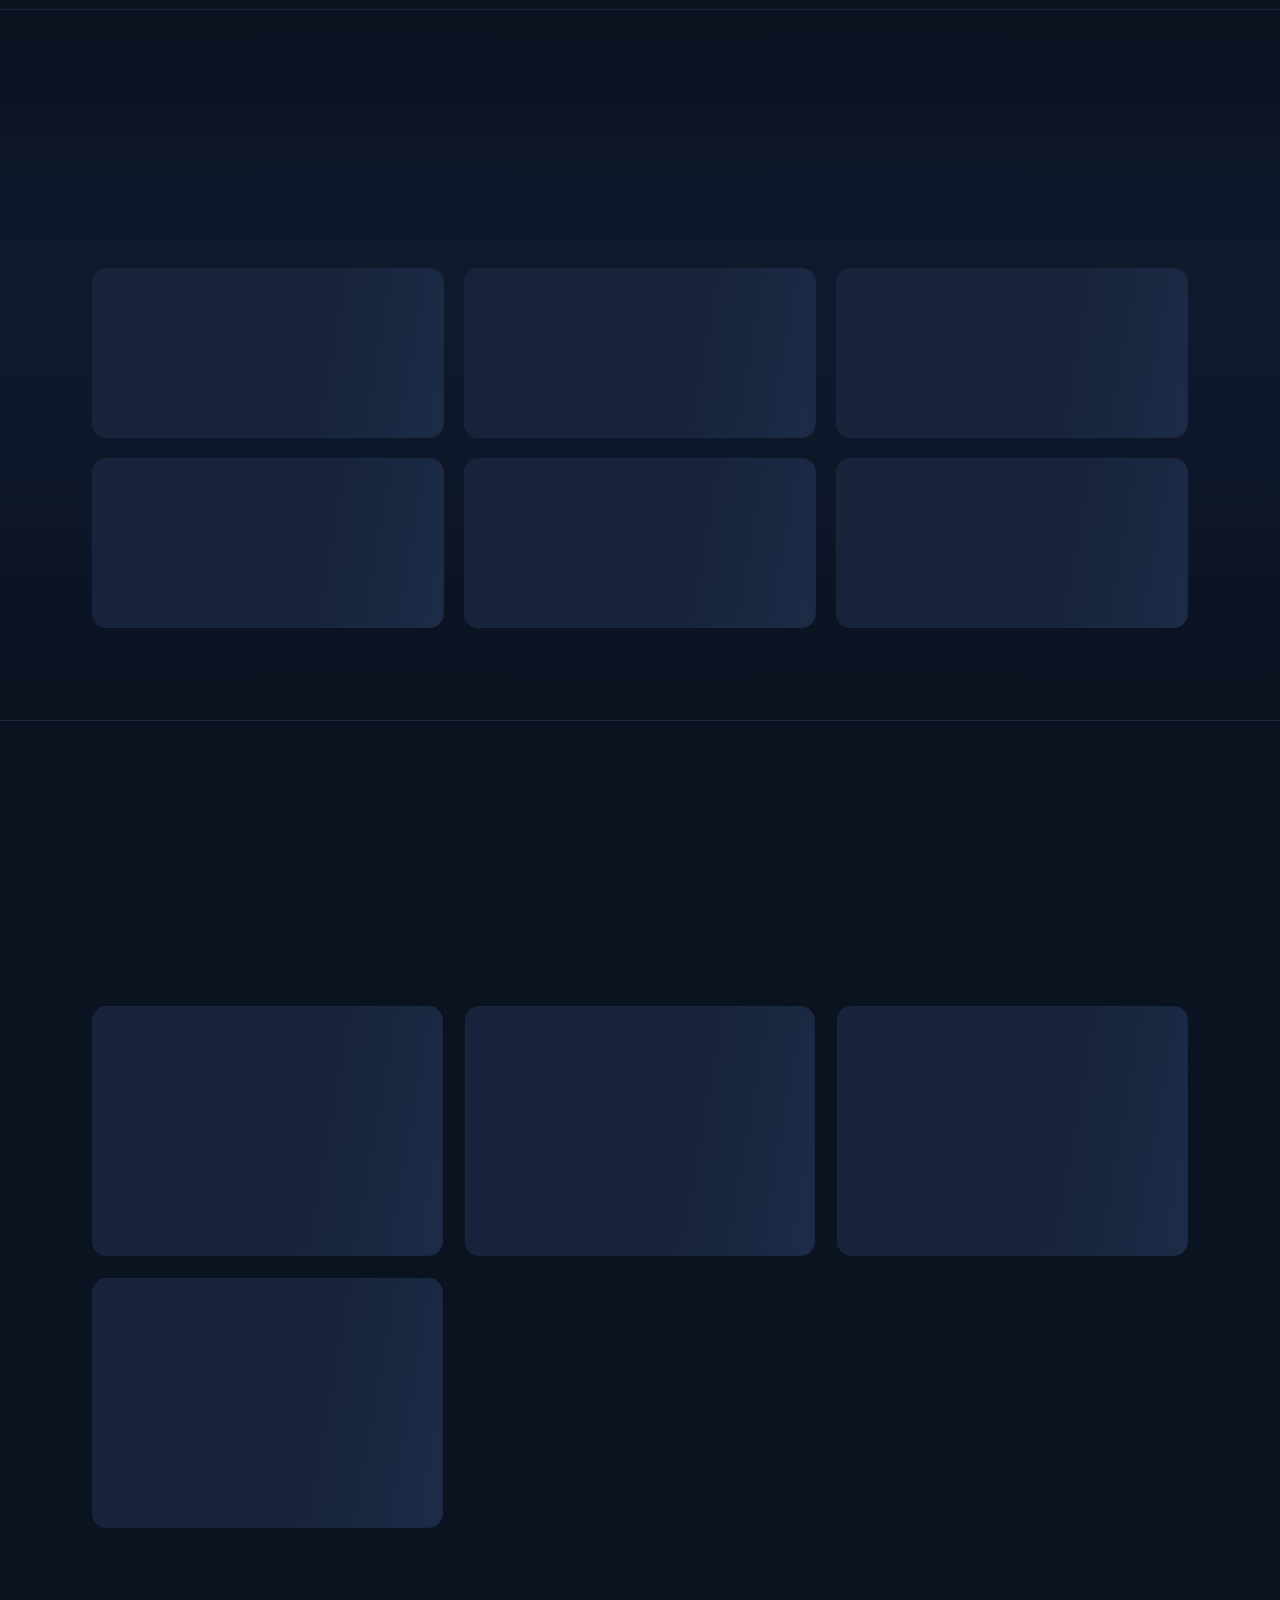
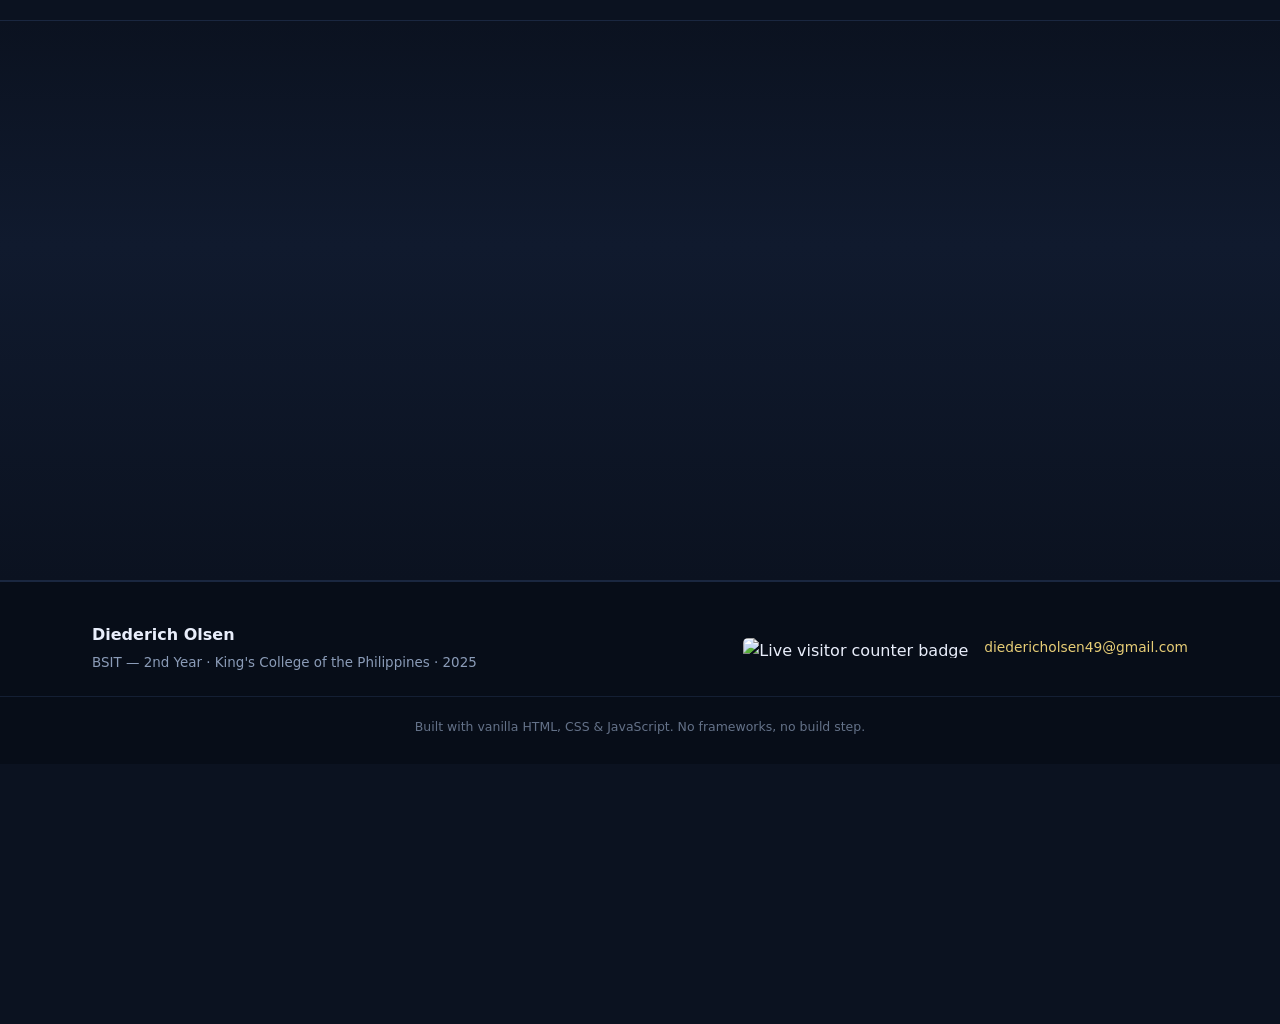
==== commit b66b640e: "Update index.html" ====
--- a/index.html
+++ b/index.html
@@ -269,7 +269,7 @@
   </footer>
 
   <!-- ============ PROJECT DETAILS MODAL ============ -->
-  <div class="modal-overlay" id="modalOverlay" hidden>
+ 
     <div class="modal" role="dialog" aria-modal="true" aria-labelledby="modalTitle">
       <button class="modal-close" id="modalClose" aria-label="Close dialog">&times;</button>
       <span class="modal-badge" id="modalBadge">01</span>
@@ -286,4 +286,4 @@
 
   <script src="script.js"></script>
 </body>
-</html>+</html>
--- a/style.css
+++ b/style.css
@@ -5,7 +5,27 @@
    ============================================================ */
 
 /* ---------- 1. Design tokens ---------- */
-:root {
+:root {/* ---------- 13. Modal ---------- */
+/* ---------- 13. Modal ---------- */
+.modal-overlay {
+  position: fixed;
+  inset: 0;
+  z-index: 200;
+  display: none;                 /* ← hidden by default */
+  place-items: center;
+  padding: 20px;
+  background: rgba(4, 8, 16, .78);
+  backdrop-filter: blur(6px);
+  -webkit-backdrop-filter: blur(6px);
+  opacity: 0;
+  transition: opacity .28s var(--ease);
+}
+
+/* Only when JavaScript adds .open does it appear */
+.modal-overlay.open {
+  display: grid;                 /* ← shown when opened */
+  opacity: 1;
+}
   --navy-900: #070d18;
   --navy-800: #0b1220;
   --navy-700: #101a2e;
@@ -966,4 +986,4 @@
     scroll-behavior: auto !important;
   }
   .reveal { opacity: 1; transform: none; }
-}+}
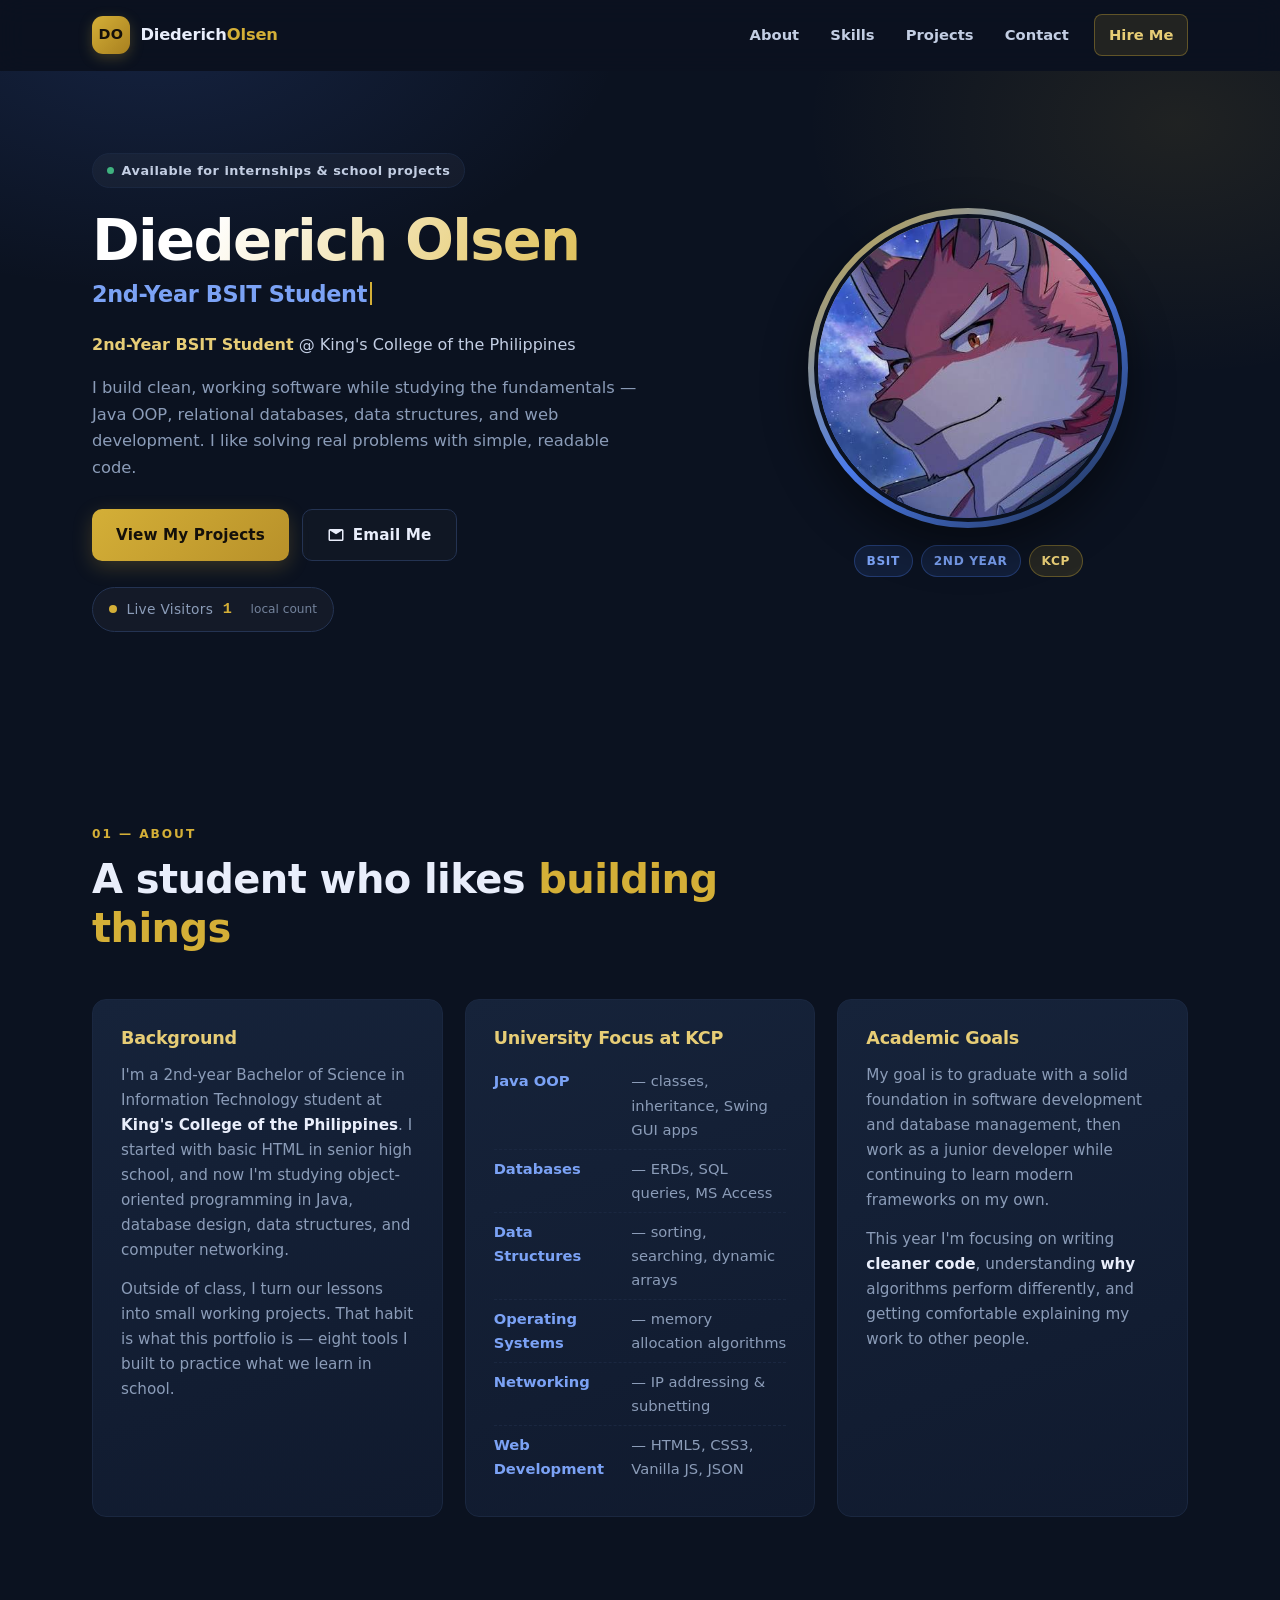
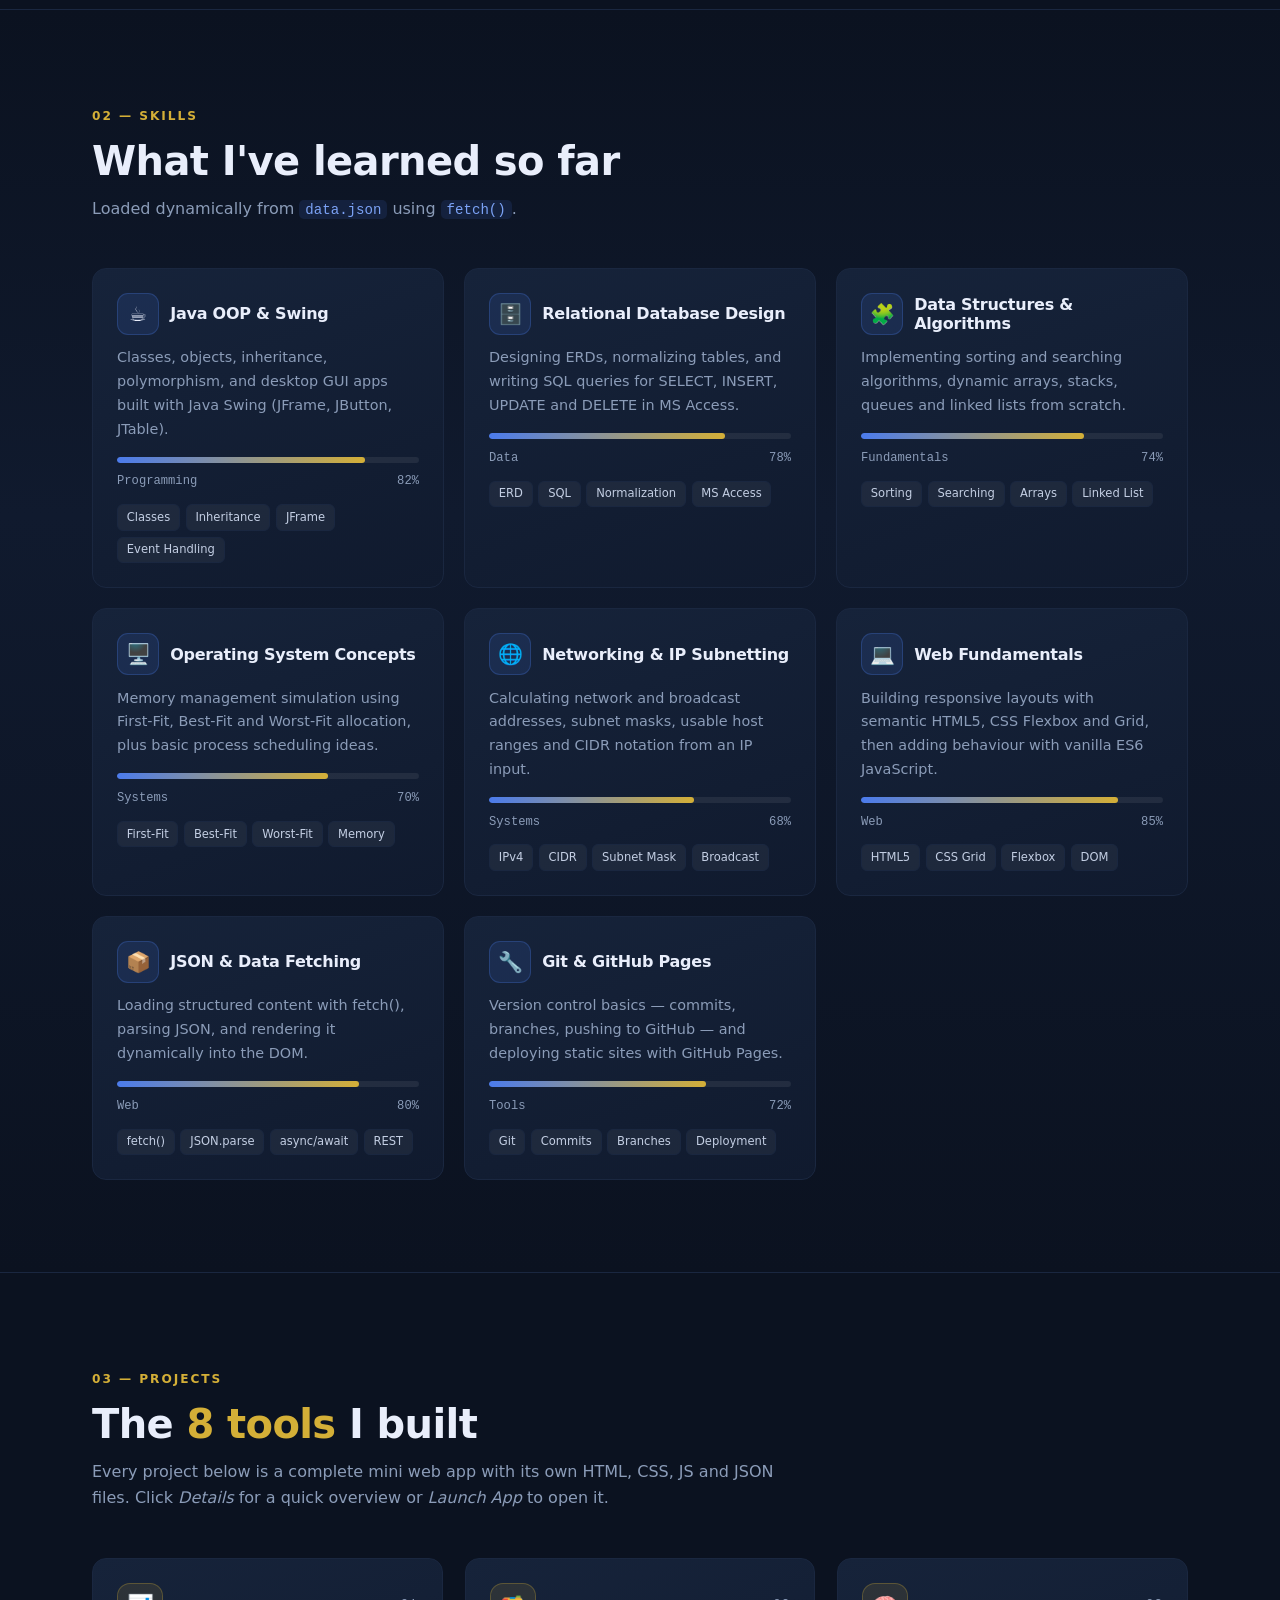
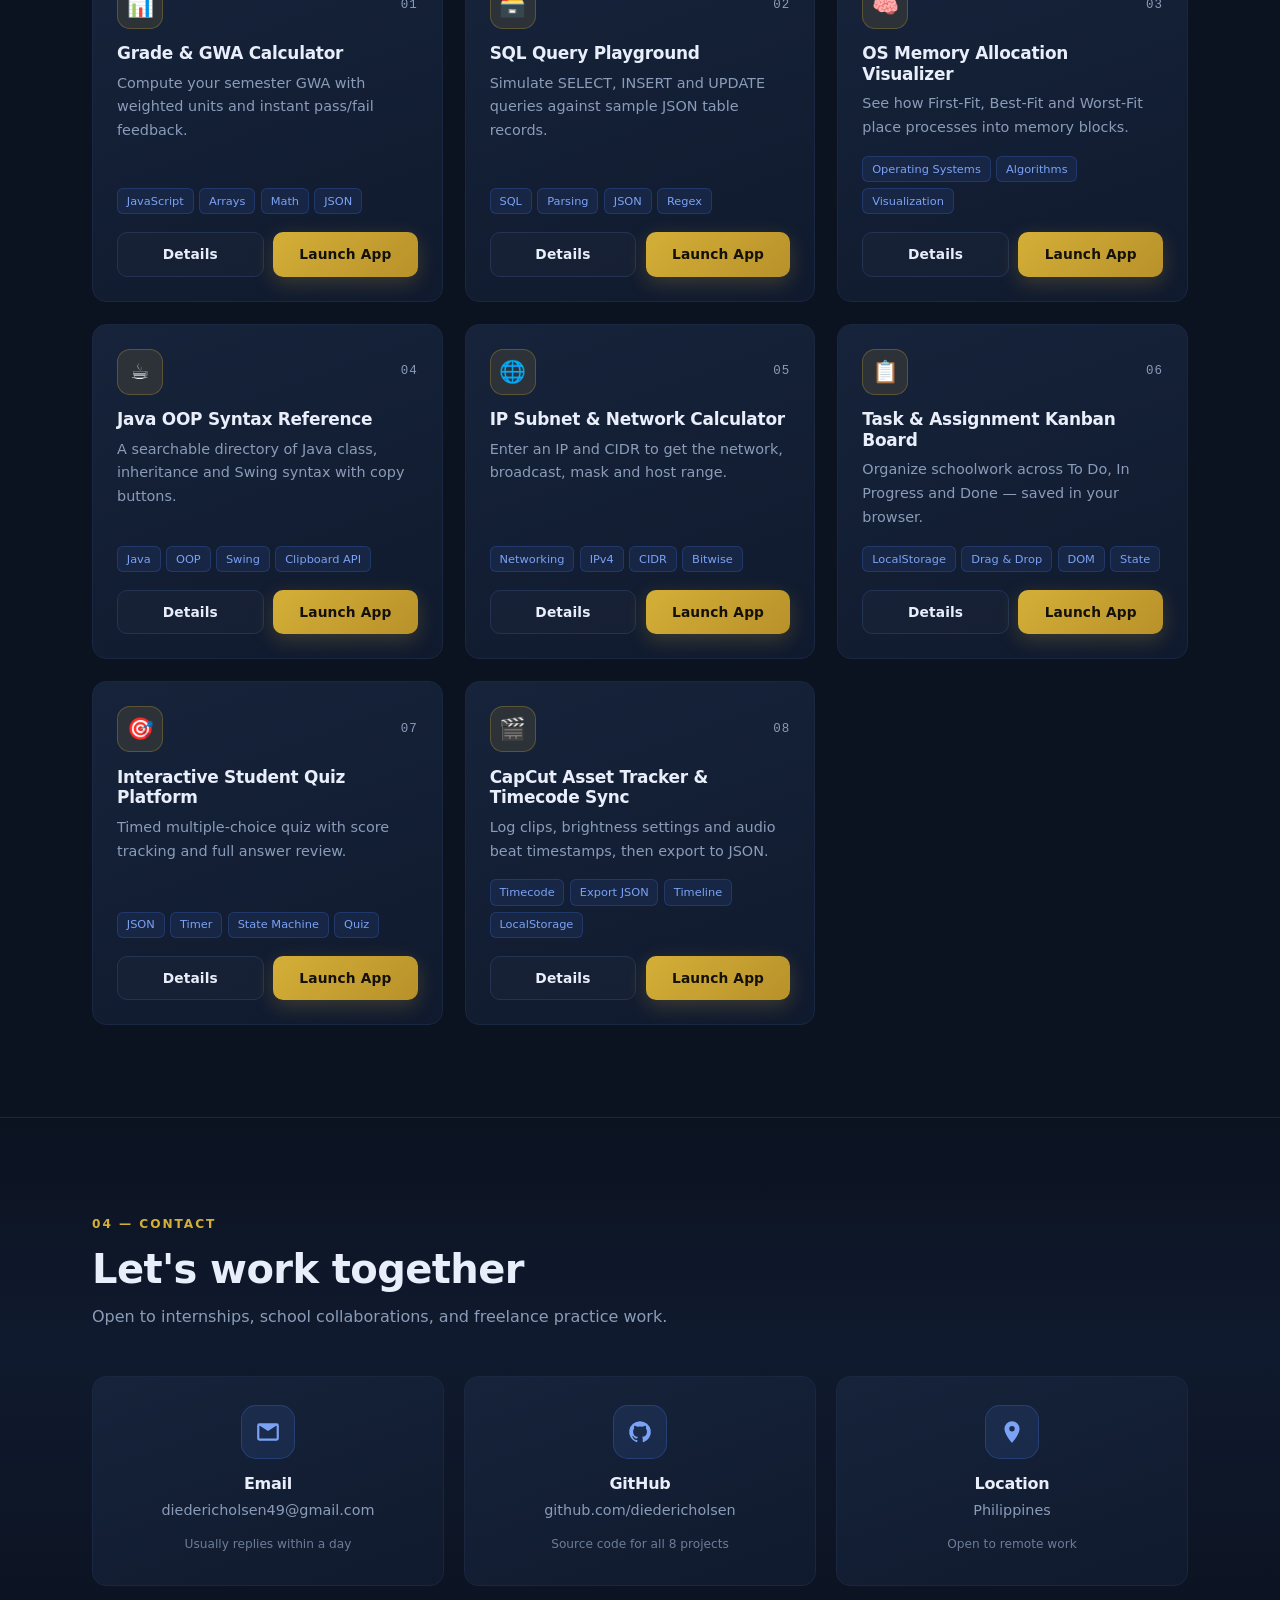
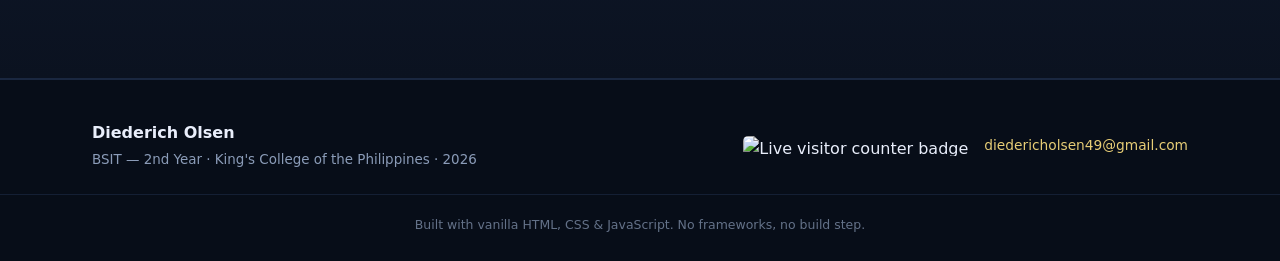
==== commit 1e238906: "Update index.html" ====
--- a/index.html
+++ b/index.html
@@ -87,7 +87,7 @@
         <div class="hero-photo reveal">
           <div class="profile-frame" aria-label="Profile picture frame, 320 by 320 pixels">
             <img
-              src="assets/profile-placeholder.svg"
+              src="Dei.jpeg"
               alt="Profile photo of Diederich Olsen"
               width="320"
               height="320"
@@ -269,7 +269,9 @@
   </footer>
 
   <!-- ============ PROJECT DETAILS MODAL ============ -->
- 
+  <!-- The `hidden` attribute is important — it's what keeps the overlay from
+       blocking clicks before the modal is opened. -->
+  <div class="modal-overlay" id="modalOverlay" hidden>
     <div class="modal" role="dialog" aria-modal="true" aria-labelledby="modalTitle">
       <button class="modal-close" id="modalClose" aria-label="Close dialog">&times;</button>
       <span class="modal-badge" id="modalBadge">01</span>
--- a/style.css
+++ b/style.css
@@ -5,27 +5,7 @@
    ============================================================ */
 
 /* ---------- 1. Design tokens ---------- */
-:root {/* ---------- 13. Modal ---------- */
-/* ---------- 13. Modal ---------- */
-.modal-overlay {
-  position: fixed;
-  inset: 0;
-  z-index: 200;
-  display: none;                 /* ← hidden by default */
-  place-items: center;
-  padding: 20px;
-  background: rgba(4, 8, 16, .78);
-  backdrop-filter: blur(6px);
-  -webkit-backdrop-filter: blur(6px);
-  opacity: 0;
-  transition: opacity .28s var(--ease);
-}
-
-/* Only when JavaScript adds .open does it appear */
-.modal-overlay.open {
-  display: grid;                 /* ← shown when opened */
-  opacity: 1;
-}
+:root {
   --navy-900: #070d18;
   --navy-800: #0b1220;
   --navy-700: #101a2e;
@@ -94,6 +74,12 @@
 }
 
 ::selection { background: rgba(212, 175, 55, .3); }
+
+/* ============================================================
+   SAFETY NET — force the hidden attribute to always win.
+   This prevents invisible full-screen overlays from blocking clicks.
+   ============================================================ */
+[hidden] { display: none !important; }
 
 /* Focus ring for keyboard users */
 :focus-visible {
@@ -811,12 +797,16 @@
   border-top: 1px solid var(--line-soft);
 }
 
-/* ---------- 13. Modal ---------- */
+/* ============================================================
+   13. Modal  — FIXED
+   Base state uses display: none so it never sits on top of
+   the page eating clicks. .open flips it on with a transition.
+   ============================================================ */
 .modal-overlay {
   position: fixed;
   inset: 0;
   z-index: 200;
-  display: grid;
+  display: none;              /* hidden by default — no click stealing */
   place-items: center;
   padding: 20px;
   background: rgba(4, 8, 16, .78);
@@ -825,7 +815,10 @@
   opacity: 0;
   transition: opacity .28s var(--ease);
 }
-.modal-overlay.open { opacity: 1; }
+.modal-overlay.open {
+  display: grid;              /* shown only when JS adds .open */
+  opacity: 1;
+}
 
 .modal {
   position: relative;
@@ -906,13 +899,26 @@
 
 .modal-actions { display: flex; gap: .7rem; flex-wrap: wrap; }
 
-/* ---------- 14. Reveal on scroll ---------- */
+/* ============================================================
+   14. Reveal on scroll  — SAFE VERSION
+   Content is VISIBLE by default. JS adds .reveal--armed
+   shortly after load, which hides it, then IO reveals each
+   element as it scrolls into view. If JS fails → content
+   stays visible. Never blanks the page.
+   ============================================================ */
 .reveal {
+  opacity: 1;
+  transform: none;
+  transition: opacity .7s var(--ease), transform .7s var(--ease);
+}
+.reveal--armed {
   opacity: 0;
   transform: translateY(26px);
-  transition: opacity .7s var(--ease), transform .7s var(--ease);
-}
-.reveal.visible { opacity: 1; transform: translateY(0); }
+}
+.reveal--armed.visible {
+  opacity: 1;
+  transform: translateY(0);
+}
 
 /* ---------- 15. Skeleton loaders ---------- */
 .skeleton-card {
@@ -985,5 +991,5 @@
     transition-duration: .001ms !important;
     scroll-behavior: auto !important;
   }
-  .reveal { opacity: 1; transform: none; }
-}
+  .reveal--armed { opacity: 1; transform: none; }
+}
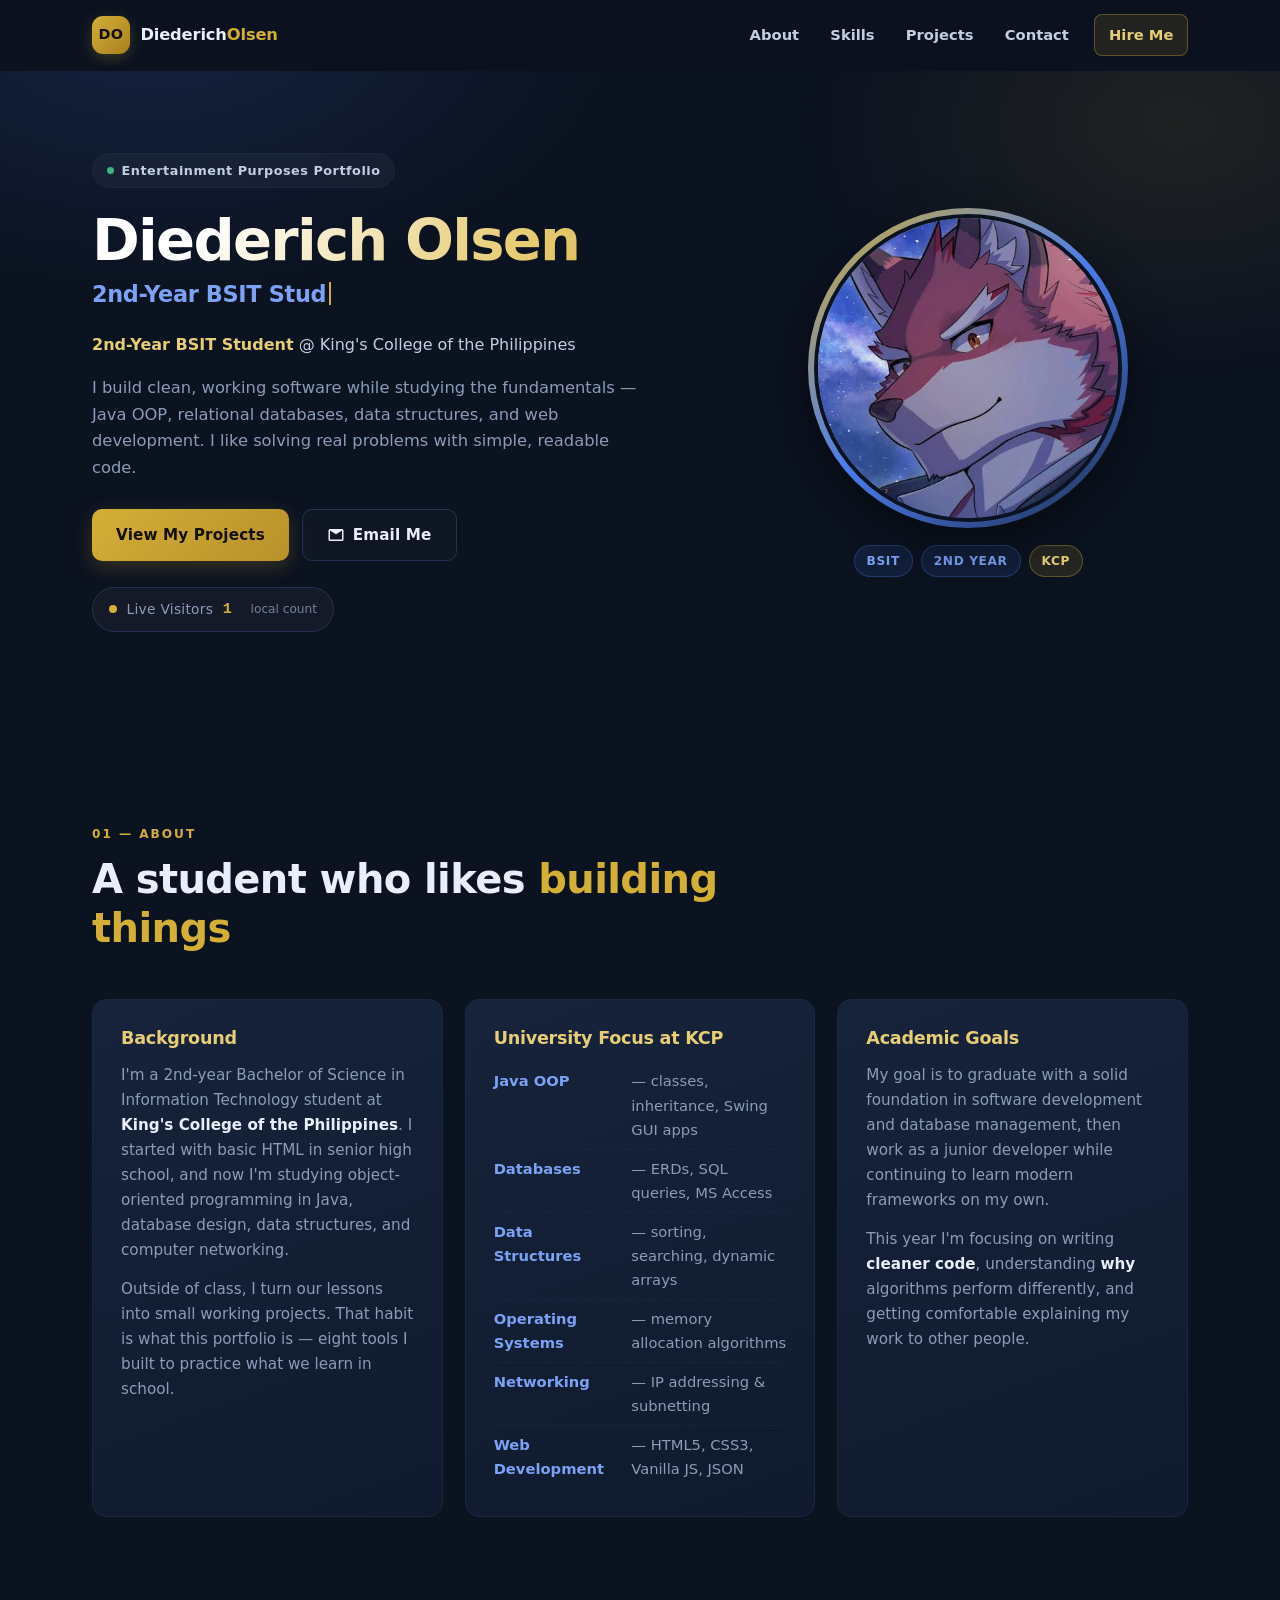
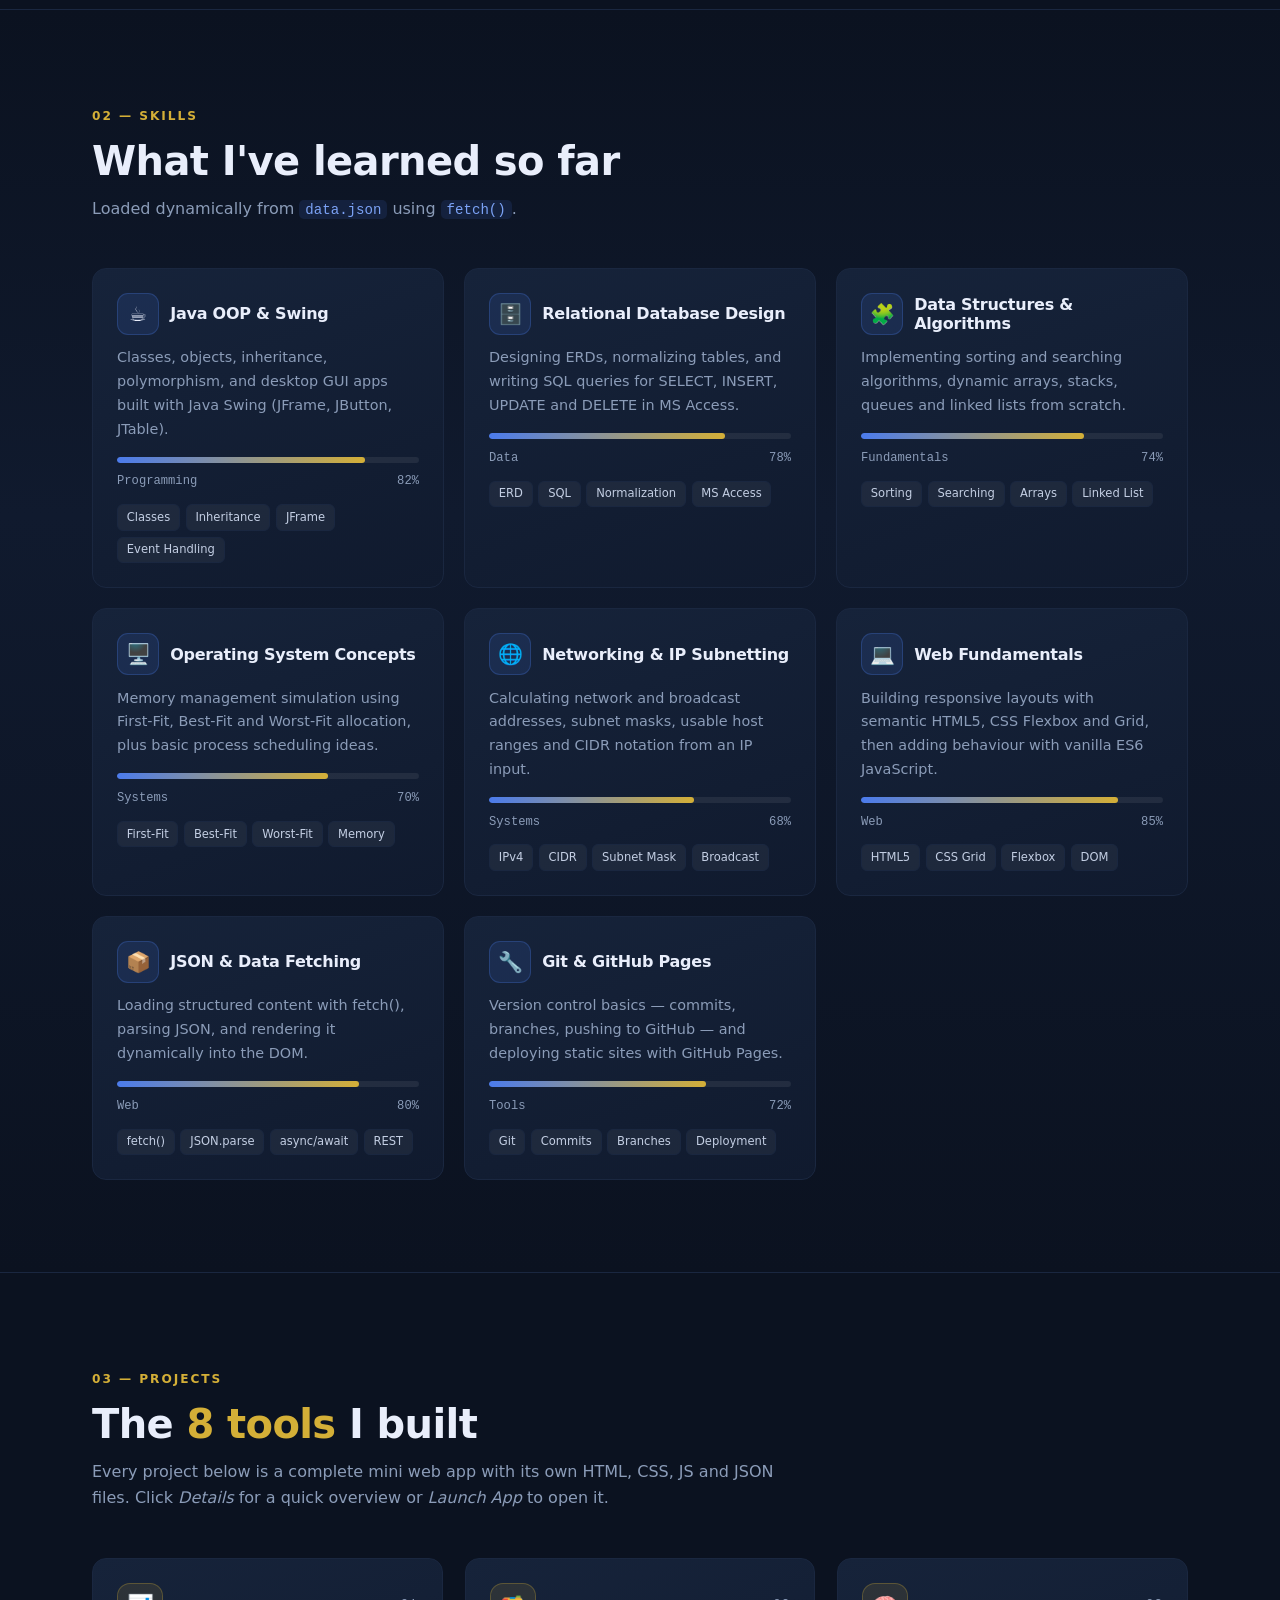
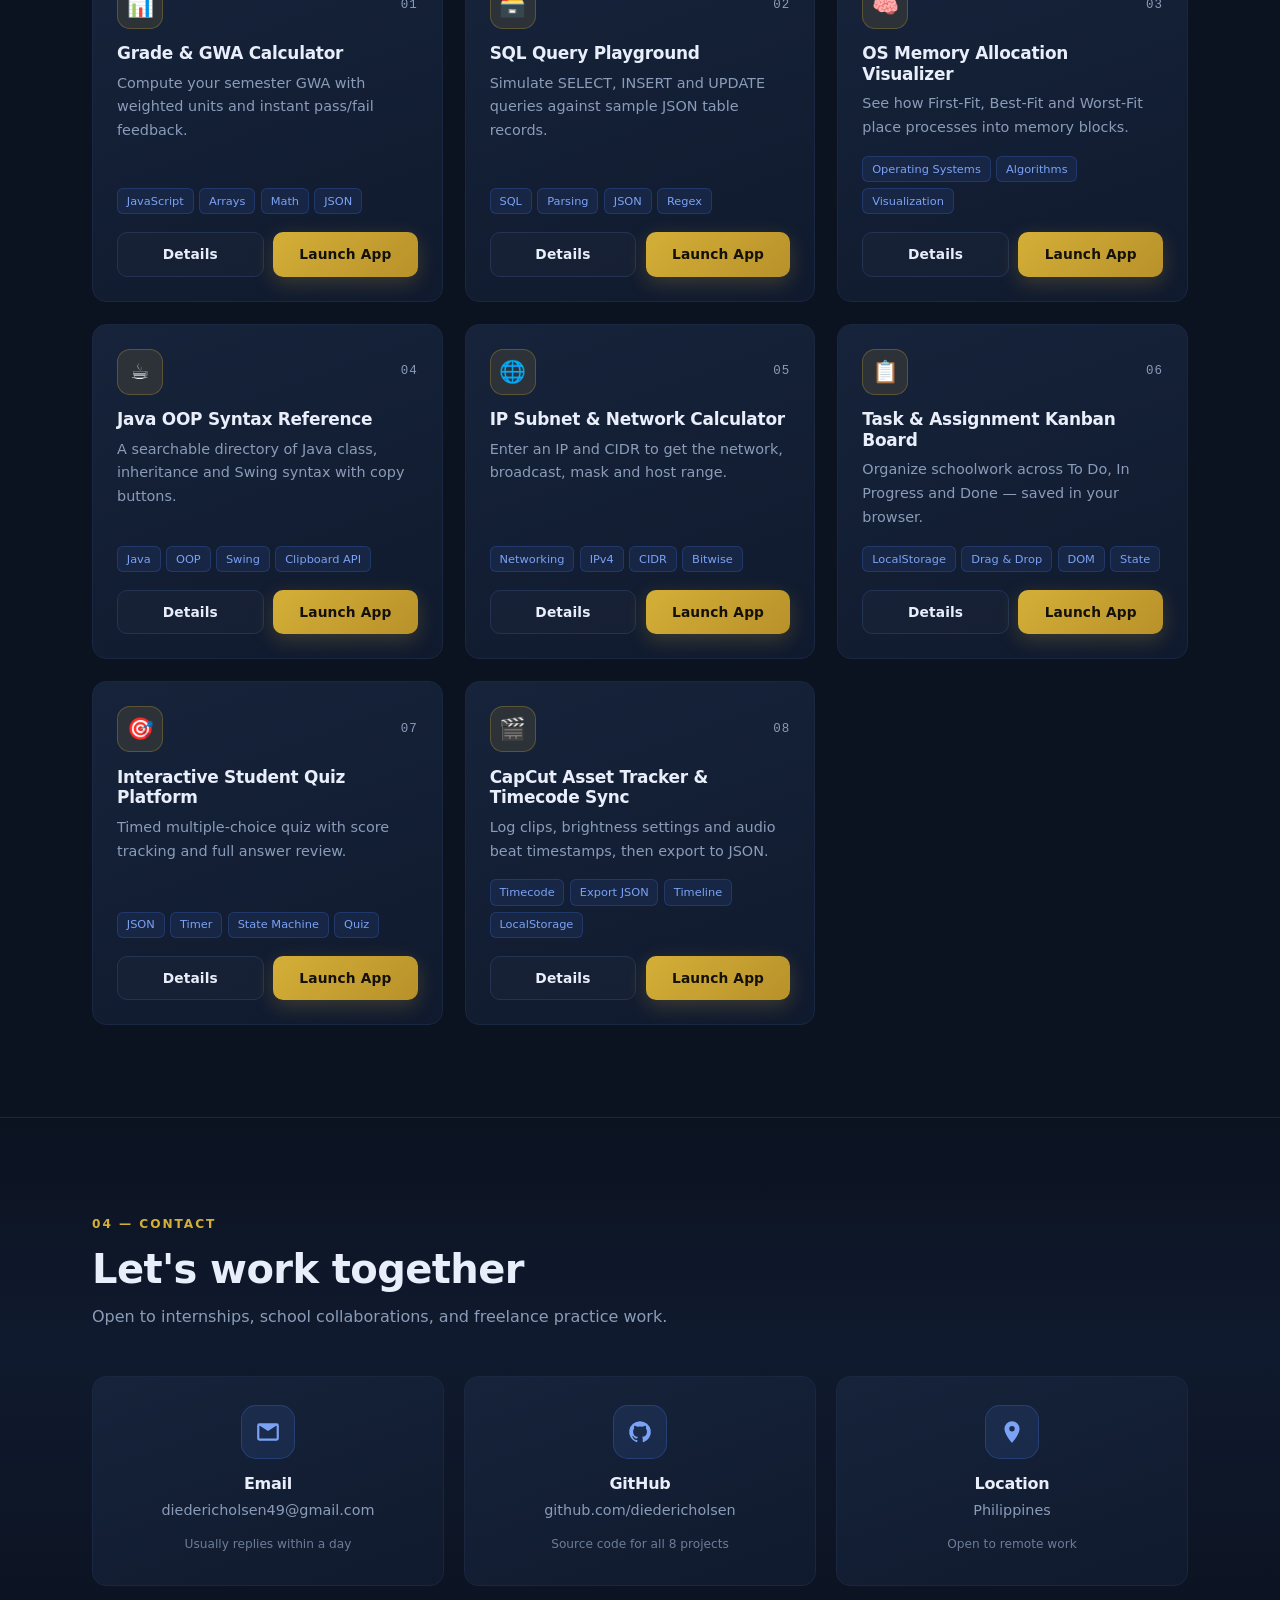
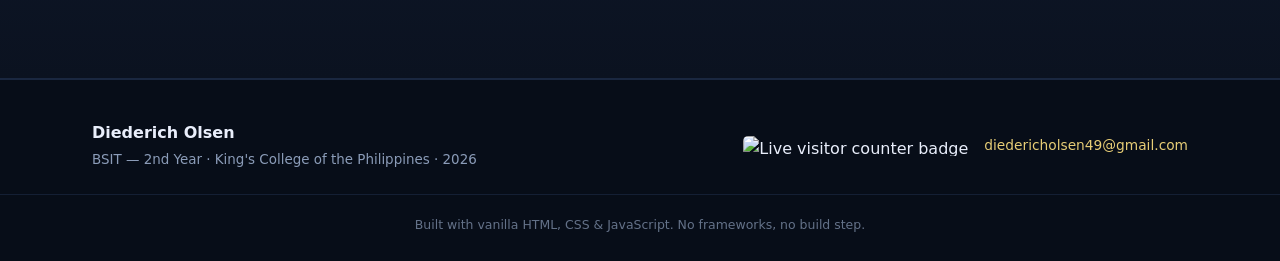
==== commit 848de28d: "Update index.html" ====
--- a/index.html
+++ b/index.html
@@ -47,7 +47,7 @@
 
         <div class="hero-text reveal">
           <p class="hero-eyebrow">
-            <span class="dot"></span> Available for internships &amp; school projects
+            <span class="dot"></span>  Entertainment Purposes Portfolio
           </p>
 
           <h1 class="hero-name" id="heroName">Diederich Olsen</h1>
@@ -222,7 +222,7 @@
               <svg viewBox="0 0 24 24" width="26" height="26" aria-hidden="true"><path fill="currentColor" d="M12 2a10 10 0 0 0-3.16 19.49c.5.09.68-.22.68-.48v-1.7c-2.78.6-3.37-1.34-3.37-1.34-.45-1.16-1.11-1.47-1.11-1.47-.91-.62.07-.61.07-.61 1 .07 1.53 1.03 1.53 1.03.9 1.53 2.36 1.09 2.94.83.09-.65.35-1.09.63-1.34-2.22-.25-4.56-1.11-4.56-4.94 0-1.09.39-1.98 1.03-2.68-.1-.25-.45-1.27.1-2.65 0 0 .84-.27 2.75 1.02a9.4 9.4 0 0 1 5 0c1.91-1.29 2.75-1.02 2.75-1.02.55 1.38.2 2.4.1 2.65.64.7 1.03 1.59 1.03 2.68 0 3.84-2.34 4.69-4.57 4.94.36.31.68.92.68 1.85v2.74c0 .27.18.58.69.48A10 10 0 0 0 12 2Z"/></svg>
             </div>
             <h3>GitHub</h3>
-            <p id="contactGithubText">github.com/diedericholsen</p>
+            <p id="contactGithubText">github.com/bagiwjordan-olsen</p>
             <span class="contact-hint">Source code for all 8 projects</span>
           </a>
 
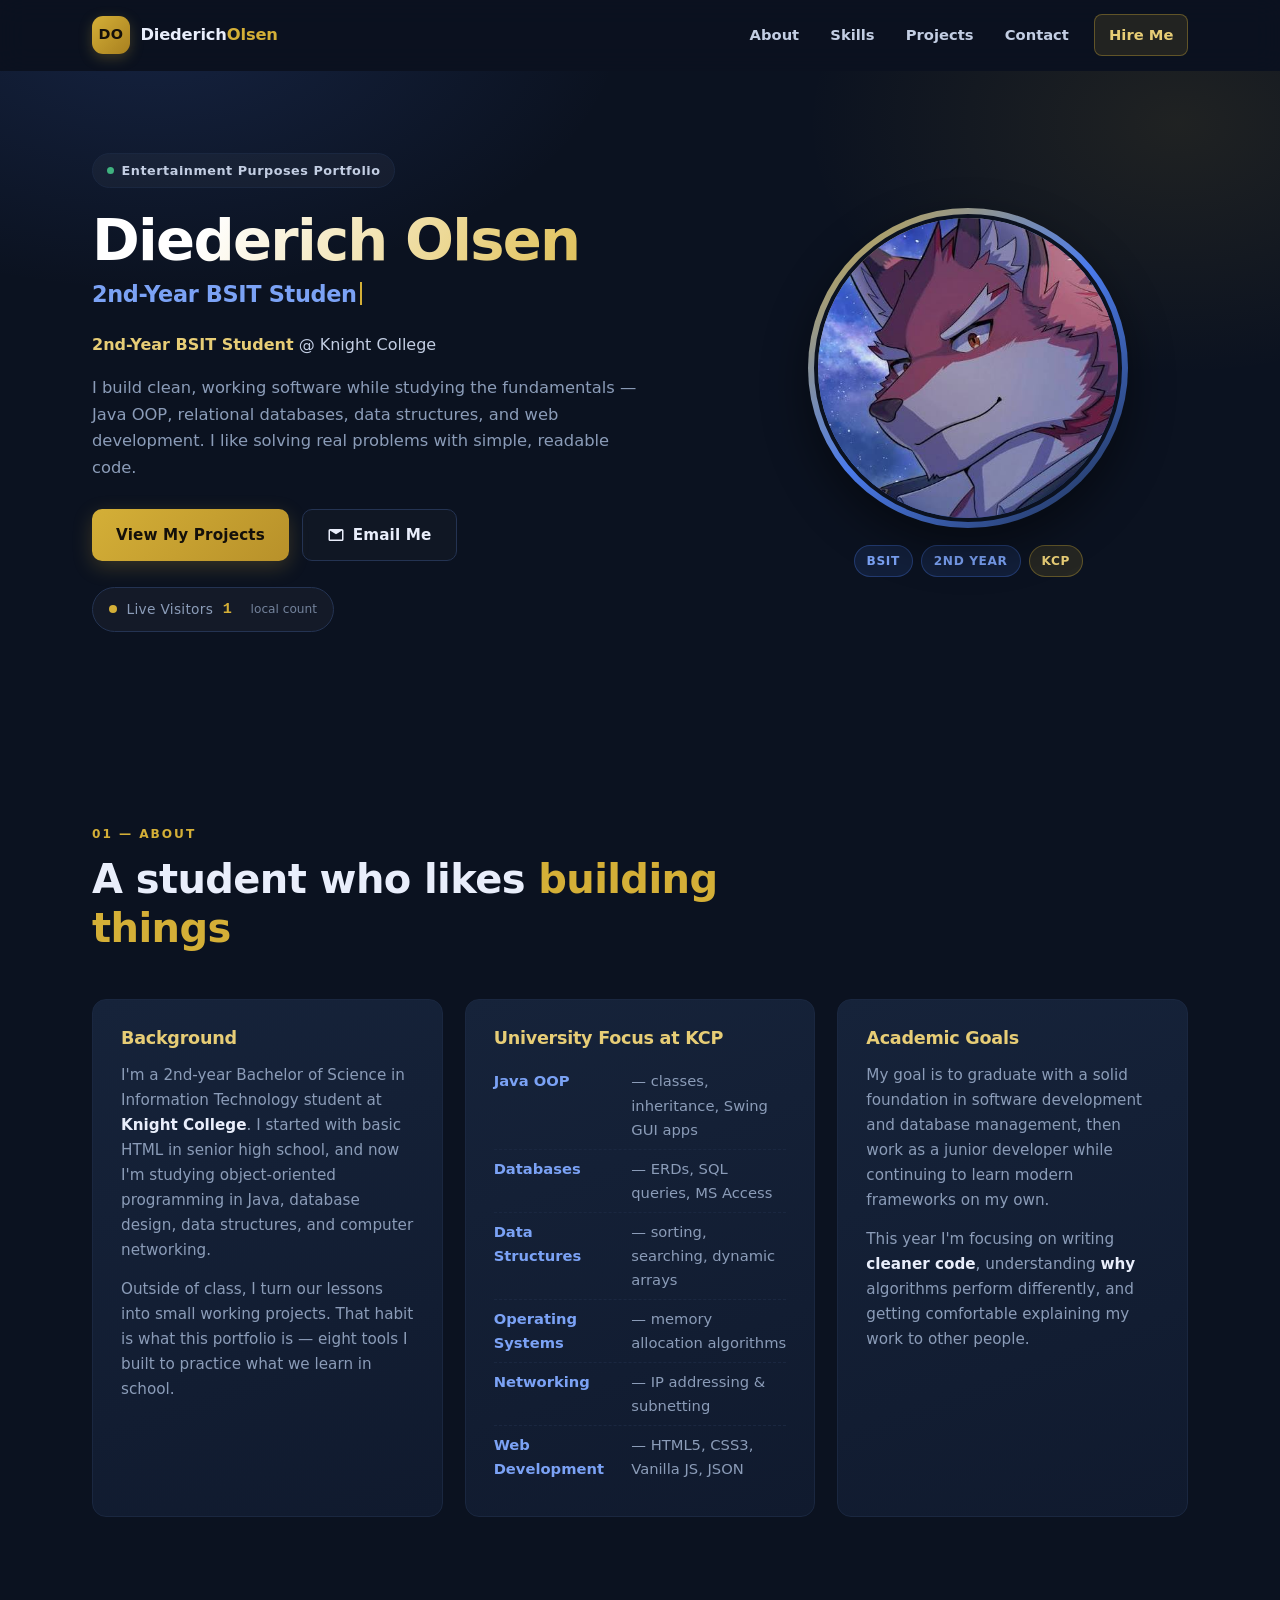
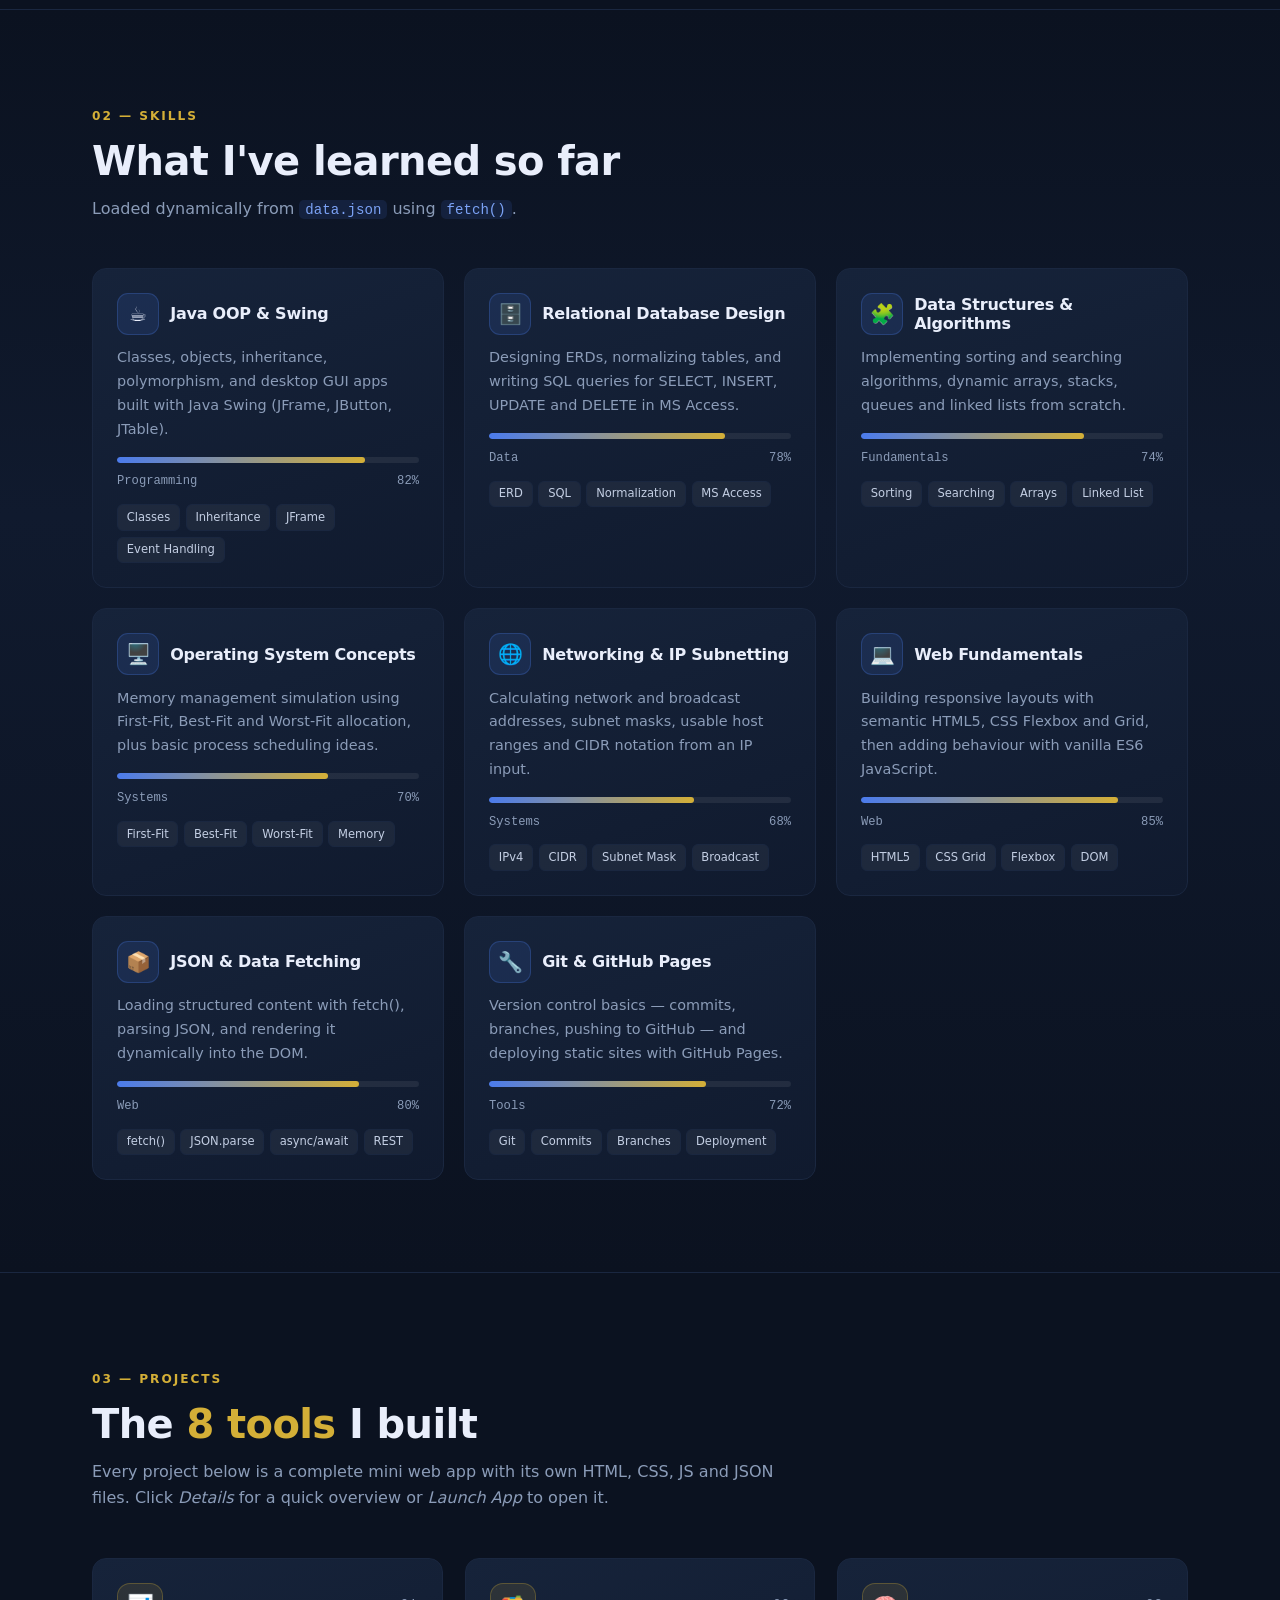
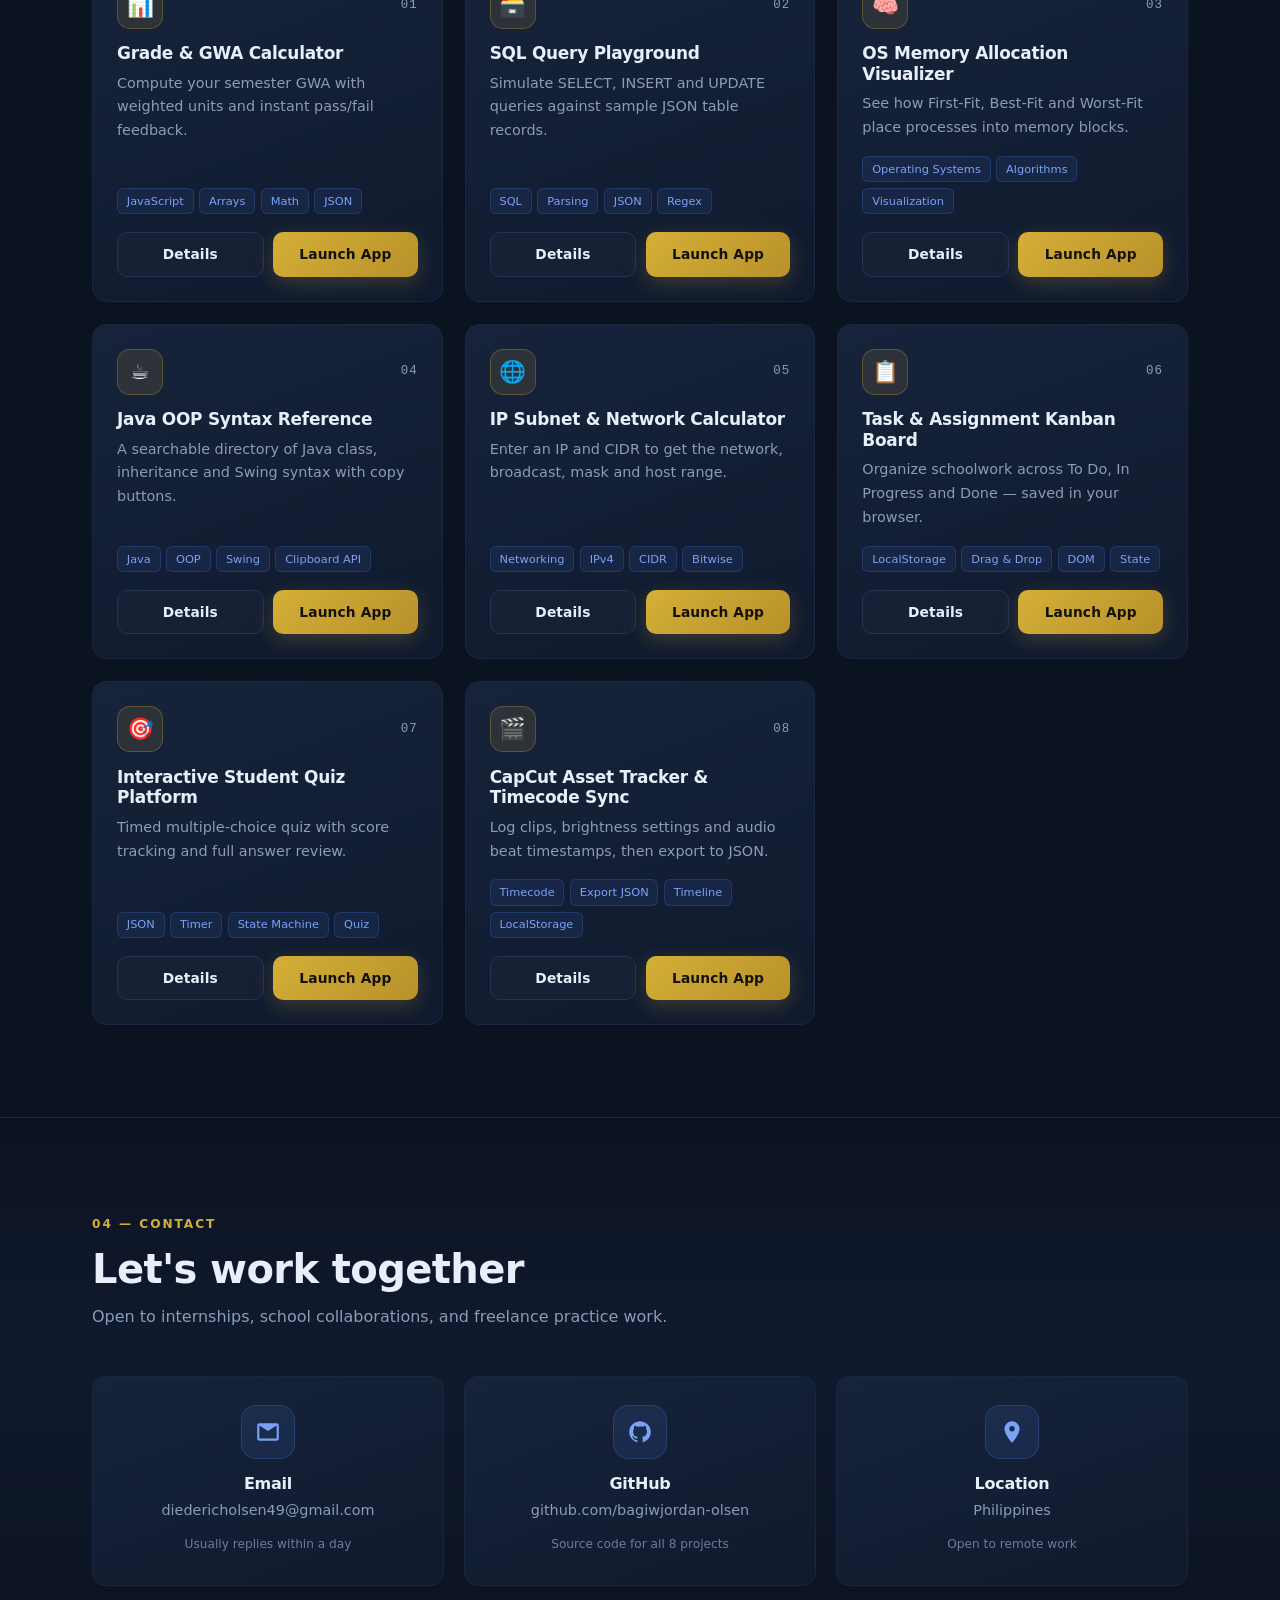
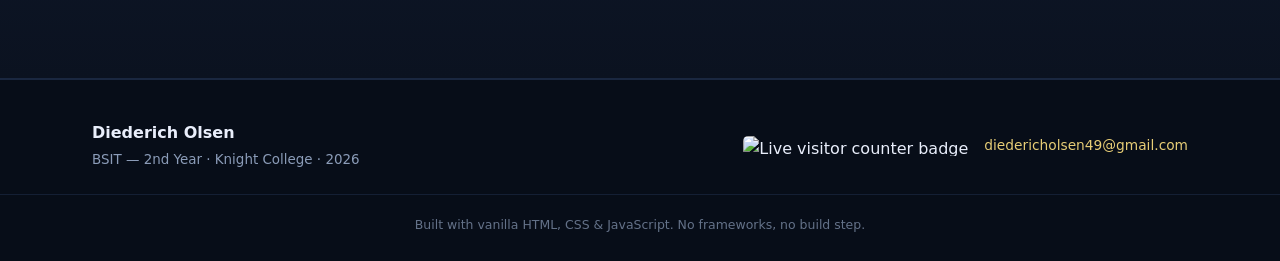
==== commit d07a574d: "Update index.html" ====
--- a/index.html
+++ b/index.html
@@ -3,8 +3,8 @@
 <head>
   <meta charset="UTF-8">
   <meta name="viewport" content="width=device-width, initial-scale=1.0">
-  <title>Diederich Olsen | 2nd-Year BSIT Student — King's College of the Philippines</title>
-  <meta name="description" content="Portfolio of Diederich Olsen, a 2nd-Year BSIT student at King's College of the Philippines. Java OOP, databases, data structures, networking and web development projects.">
+  <title>Diederich Olsen | 2nd-Year BSIT Student — Knight College</title>
+  <meta name="description" content="Portfolio of Diederich Olsen, a 2nd-Year BSIT student at Knight College. Java OOP, databases, data structures, networking and web development projects.">
   <meta name="author" content="Diederich Olsen">
   <meta name="theme-color" content="#0b1220">
   <link rel="stylesheet" href="style.css">
@@ -47,7 +47,7 @@
 
         <div class="hero-text reveal">
           <p class="hero-eyebrow">
-            <span class="dot"></span>  Entertainment Purposes Portfolio
+            <span class="dot"></span> Entertainment Purposes Portfolio
           </p>
 
           <h1 class="hero-name" id="heroName">Diederich Olsen</h1>
@@ -57,7 +57,7 @@
           </h2>
 
           <p class="hero-school">
-            <strong>2nd-Year BSIT Student</strong> @ King's College of the Philippines
+            <strong>2nd-Year BSIT Student</strong> @ Knight College
           </p>
 
           <p class="hero-bio" id="heroBio">
@@ -116,7 +116,7 @@
             <h3>Background</h3>
             <p>
               I'm a 2nd-year Bachelor of Science in Information Technology student at
-              <strong>King's College of the Philippines</strong>. I started with basic HTML in
+              <strong>Knight College</strong>. I started with basic HTML in
               senior high school, and now I'm studying object-oriented programming in Java,
               database design, data structures, and computer networking.
             </p>
@@ -217,7 +217,7 @@
             <span class="contact-hint">Usually replies within a day</span>
           </a>
 
-          <a class="contact-card reveal" id="contactGithub" href="https://github.com/" target="_blank" rel="noopener noreferrer">
+          <a class="contact-card reveal" id="contactGithub" href="https://github.com/bagiwjordan-olsen" target="_blank" rel="noopener noreferrer">
             <div class="contact-icon">
               <svg viewBox="0 0 24 24" width="26" height="26" aria-hidden="true"><path fill="currentColor" d="M12 2a10 10 0 0 0-3.16 19.49c.5.09.68-.22.68-.48v-1.7c-2.78.6-3.37-1.34-3.37-1.34-.45-1.16-1.11-1.47-1.11-1.47-.91-.62.07-.61.07-.61 1 .07 1.53 1.03 1.53 1.03.9 1.53 2.36 1.09 2.94.83.09-.65.35-1.09.63-1.34-2.22-.25-4.56-1.11-4.56-4.94 0-1.09.39-1.98 1.03-2.68-.1-.25-.45-1.27.1-2.65 0 0 .84-.27 2.75 1.02a9.4 9.4 0 0 1 5 0c1.91-1.29 2.75-1.02 2.75-1.02.55 1.38.2 2.4.1 2.65.64.7 1.03 1.59 1.03 2.68 0 3.84-2.34 4.69-4.57 4.94.36.31.68.92.68 1.85v2.74c0 .27.18.58.69.48A10 10 0 0 0 12 2Z"/></svg>
             </div>
@@ -246,7 +246,7 @@
       <div class="footer-left">
         <p class="footer-brand">Diederich Olsen</p>
         <p class="footer-note">
-          BSIT — 2nd Year · King's College of the Philippines · <span id="year">2025</span>
+          BSIT — 2nd Year · Knight College · <span id="year">2025</span>
         </p>
       </div>
 
@@ -257,7 +257,7 @@
            target="_blank" rel="noopener noreferrer"
            title="Live visitor counter">
           <img
-            src="https://hitscounter.dev/api/hit?url=https%3A%2F%2Fdiedericholsen.github.io%2Fportfolio&label=Portfolio+Visits&color=%23d4af37&style=flat-square"
+            src="https://hitscounter.dev/api/hit?url=https%3A%2F%2Fbagiwjordan-olsen.github.io%2Fportfolio&label=Portfolio+Visits&color=%23d4af37&style=flat-square"
             alt="Live visitor counter badge"
             height="20"
             loading="lazy">
